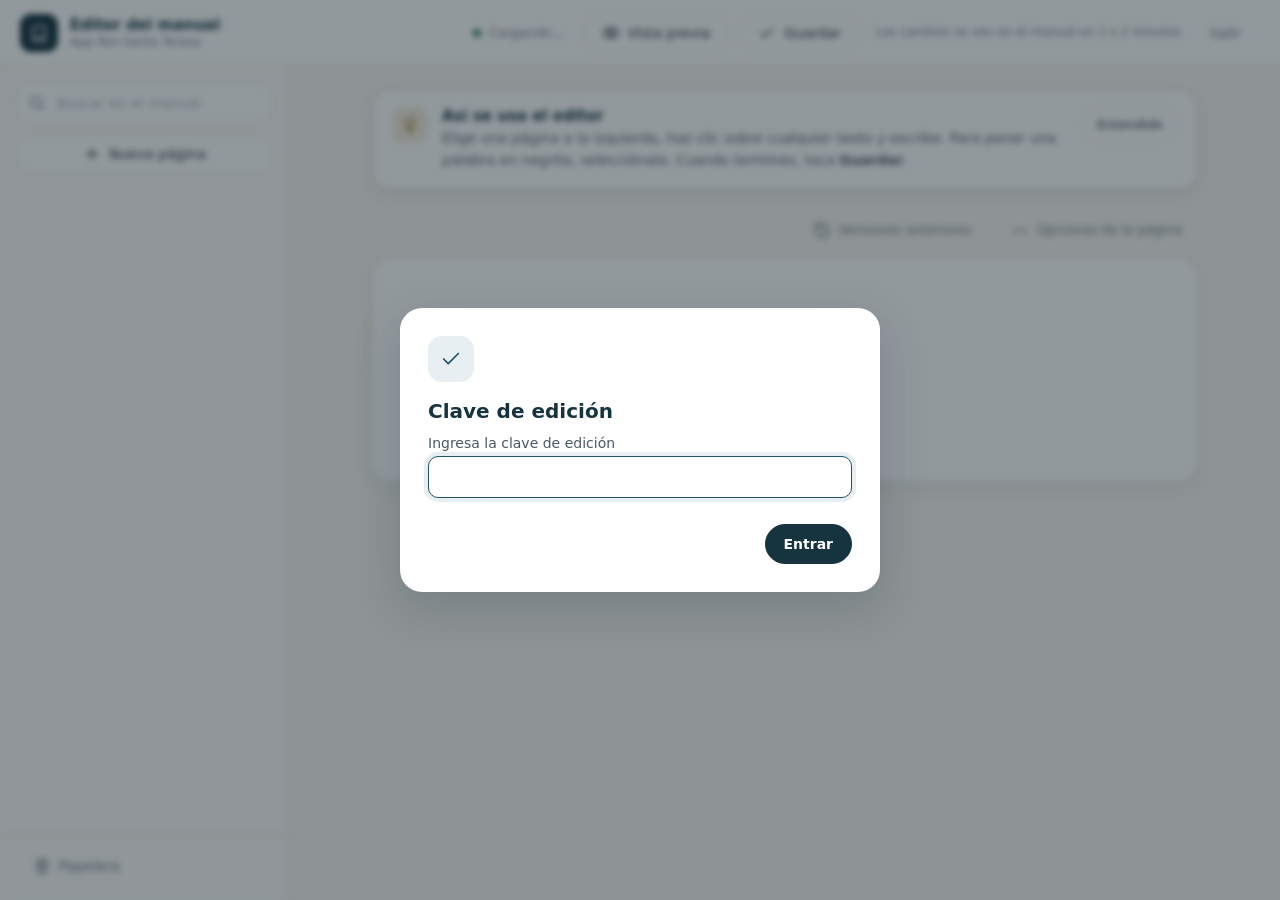
==== docs/editar/index.html @ 705f2a1d "Manual de usuario: primera publicación" ====
<!DOCTYPE html>
<html lang="es">
<head>
<meta charset="utf-8">
<title>Editor del manual</title>
<!-- Copia web de herramientas/editor.html. Habla con /api/... (Cloudflare Pages Functions) en vez de con editor.py. -->
<meta name="viewport" content="width=device-width, initial-scale=1">
<style>
  @font-face { font-family:"Montserrat"; font-style:normal; font-weight:100 900; font-display:swap; src:url("/estilos/fuentes/montserrat-latin-wght-normal.woff2") format("woff2"); }
  @font-face { font-family:"Montserrat"; font-style:italic; font-weight:100 900; font-display:swap; src:url("/estilos/fuentes/montserrat-latin-wght-italic.woff2") format("woff2"); }
  :root {
    --marino:#163340; --azul:#24546A; --azul-suave:#E7EFF3; --bronce:#9A6E2A;
    --crema:#F7F4EE; --papel:#FFFFFF; --linea:#E6E0D5; --linea-suave:#F0ECE5;
    --texto:#1F2D35; --gris:#667884; --gris-claro:#A2AFB7;
    --ok:#2E7D5B; --pendiente:#C0841A; --peligro:#B3261E; --peligro-suave:#FBEBEA;
    --sombra:0 1px 2px rgba(22,51,64,.05), 0 6px 20px rgba(22,51,64,.06);
    --sombra-alta:0 16px 48px rgba(22,51,64,.20);
  }
  * { box-sizing:border-box; }
  [hidden] { display:none !important; }
  [data-i] { display:inline-flex; }
  html, body { height:100%; }
  body { margin:0; font-family:"Montserrat", system-ui, sans-serif; font-size:15px; color:var(--texto); background:var(--crema); display:flex; flex-direction:column; -webkit-font-smoothing:antialiased; }
  button, input, select, textarea { font:inherit; color:inherit; }
  svg.i { width:18px; height:18px; flex:none; fill:none; stroke:currentColor; stroke-width:1.9; stroke-linecap:round; stroke-linejoin:round; }

  /* ---------- Botones ---------- */
  .btn { display:inline-flex; align-items:center; justify-content:center; gap:8px; height:40px; padding:0 18px; border-radius:999px; border:1px solid var(--linea); background:#fff; cursor:pointer; font-size:14px; font-weight:500; white-space:nowrap; transition:background .15s, border-color .15s, color .15s, box-shadow .15s; }
  .btn:hover { border-color:var(--azul); color:var(--azul); }
  .btn:focus-visible, .pag:focus-visible, .agregar:focus-visible { outline:none; box-shadow:0 0 0 4px var(--azul-suave); }
  .btn.principal { background:var(--marino); border-color:var(--marino); color:#fff; font-weight:600; }
  .btn.principal:hover { background:var(--azul); border-color:var(--azul); color:#fff; }
  .btn.suave { background:transparent; border-color:transparent; color:var(--gris); }
  .btn.suave:hover { background:#EFEBE3; color:var(--texto); }
  .btn.peligro-lleno { background:var(--peligro); border-color:var(--peligro); color:#fff; font-weight:600; }
  .btn.peligro-lleno:hover { background:#8F1E18; border-color:#8F1E18; color:#fff; }
  .btn.chico { height:34px; padding:0 14px; font-size:13px; }
  .btn.icono { width:40px; padding:0; }
  .btn:disabled { opacity:.45; cursor:not-allowed; }

  /* ---------- Barra superior ---------- */
  .arriba { height:66px; flex:none; display:flex; align-items:center; gap:10px; padding:0 20px; background:var(--papel); border-bottom:1px solid var(--linea); position:relative; z-index:5; }
  .marca { display:flex; align-items:center; gap:12px; margin-right:auto; }
  .marca .logo { width:38px; height:38px; border-radius:11px; background:var(--marino); color:#fff; display:grid; place-items:center; }
  .marca b { display:block; font-size:15px; font-weight:700; color:var(--marino); }
  .marca small { display:block; font-size:12px; color:var(--gris); margin-top:1px; }
  .estado { display:inline-flex; align-items:center; gap:8px; font-size:13px; color:var(--gris); padding:0 8px; white-space:nowrap; }
  .estado::before { content:""; width:8px; height:8px; border-radius:50%; background:var(--ok); }
  .estado.pendiente { color:var(--pendiente); font-weight:600; }
  .estado.pendiente::before { background:var(--pendiente); box-shadow:0 0 0 4px #F8ECD5; }
  #descartar { display:none; }
  .hay-cambios #descartar { display:inline-flex; }
  #guardar { min-width:118px; }
  .hay-cambios #guardar { background:var(--marino); border-color:var(--marino); color:#fff; font-weight:600; box-shadow:0 4px 14px rgba(22,51,64,.25); }
  .hay-cambios #guardar:hover { background:var(--azul); border-color:var(--azul); }
  #verVista.activo { background:var(--azul-suave); border-color:transparent; color:var(--azul); }

  /* ---------- Columna izquierda ---------- */
  .cuerpo { flex:1; min-height:0; display:flex; }
  .lateral { width:290px; flex:none; display:flex; flex-direction:column; background:#FBFAF7; border-right:1px solid var(--linea); }
  .lateral-arriba { padding:16px 14px 10px; display:grid; gap:10px; }
  .buscar { position:relative; }
  .buscar svg { position:absolute; left:14px; top:50%; transform:translateY(-50%); color:var(--gris); pointer-events:none; }
  #buscador { width:100%; height:42px; border:1px solid var(--linea); background:#fff; border-radius:999px; padding:0 16px 0 42px; font-size:14px; outline:none; transition:border-color .15s, box-shadow .15s; }
  #buscador::placeholder { color:var(--gris-claro); }
  #buscador:focus { border-color:var(--azul); box-shadow:0 0 0 4px var(--azul-suave); }
  #nueva { width:100%; }
  #lista { flex:1; overflow:auto; padding:0 10px 16px; }
  #lista h2 { font-size:11px; font-weight:600; letter-spacing:.1em; text-transform:uppercase; color:var(--gris-claro); margin:18px 12px 6px; }
  .pag { display:flex; align-items:center; gap:10px; width:100%; text-align:left; border:0; background:none; padding:9px 12px; border-radius:10px; font-size:14px; line-height:1.35; cursor:pointer; transition:background .12s; }
  .pag svg { width:16px; height:16px; color:var(--gris-claro); }
  .pag:hover { background:#F0ECE4; }
  .pag.activa { background:#fff; color:var(--marino); font-weight:600; box-shadow:var(--sombra); }
  .pag.activa svg { color:var(--azul); }
  .resultados-cab { display:flex; justify-content:space-between; align-items:center; margin:8px 4px 10px; font-size:13px; color:var(--gris); }
  .resultados-cab button { border:0; background:none; color:var(--azul); font-size:13px; font-weight:600; cursor:pointer; padding:4px; }
  .resultado { display:block; width:100%; text-align:left; border:1px solid transparent; background:#fff; border-radius:12px; padding:12px 14px; margin-bottom:8px; cursor:pointer; box-shadow:var(--sombra); transition:border-color .12s; }
  .resultado:hover { border-color:var(--azul); }
  .resultado small { display:block; color:var(--azul); font-weight:600; font-size:12px; margin-bottom:4px; }
  .resultado span { font-size:13px; line-height:1.55; }
  .sin-resultados { text-align:center; color:var(--gris); font-size:13px; padding:28px 12px; line-height:1.6; }
  mark { background:#FBE6B3; color:inherit; border-radius:3px; padding:0 2px; }
  .lateral-abajo { padding:10px 14px 14px; border-top:1px solid var(--linea); }
  .lateral-abajo .btn { width:100%; justify-content:flex-start; }

  /* ---------- Zona de trabajo ---------- */
  .trabajo { flex:1; min-width:0; overflow:auto; }
  .ancho { max-width:880px; margin:0 auto; padding:0 28px; }
  .bienvenida { margin-top:24px; display:flex; gap:14px; align-items:flex-start; background:#fff; border:1px solid var(--linea); border-radius:16px; padding:16px 18px; box-shadow:var(--sombra); }
  .bienvenida .ico { width:36px; height:36px; border-radius:10px; background:#F4ECDD; color:var(--bronce); display:grid; place-items:center; flex:none; }
  .bienvenida b { display:block; color:var(--marino); margin-bottom:2px; }
  .bienvenida p { margin:0; font-size:14px; line-height:1.6; color:#4A5A64; }
  .bienvenida .btn { margin-left:auto; flex:none; }
  .cabeza-pagina { display:flex; align-items:center; gap:10px; margin:24px auto 12px; }
  .ruta { flex:1; font-size:13px; color:var(--gris); display:flex; align-items:center; gap:6px; min-width:0; }
  .ruta b { color:var(--texto); font-weight:600; white-space:nowrap; overflow:hidden; text-overflow:ellipsis; }
  .opciones { position:relative; }
  .desplegable { position:absolute; right:0; top:calc(100% + 6px); z-index:30; width:260px; background:#fff; border:1px solid var(--linea); border-radius:14px; box-shadow:var(--sombra-alta); padding:6px; animation:aparecer .12s ease; }
  .desplegable button { display:flex; align-items:center; gap:10px; width:100%; text-align:left; border:0; background:none; padding:10px 12px; border-radius:9px; cursor:pointer; font-size:14px; }
  .desplegable button:hover:not(:disabled) { background:var(--azul-suave); }
  .desplegable button small { display:block; font-size:12px; color:var(--gris); margin-top:2px; }
  .desplegable button.peligro { color:var(--peligro); }
  .desplegable button.peligro:hover:not(:disabled) { background:var(--peligro-suave); }
  .desplegable button:disabled { opacity:.45; cursor:not-allowed; }
  .desplegable hr { border:0; border-top:1px solid var(--linea-suave); margin:4px 6px; }
  .marca-tecnico { margin-left:auto; font-size:11px; font-weight:700; color:var(--azul); background:var(--azul-suave); padding:2px 8px; border-radius:999px; }
  .papel { position:relative; background:var(--papel); border-radius:20px; box-shadow:var(--sombra); padding:44px 56px 40px; margin-bottom:120px; }
  .aviso-tecnico { display:flex; gap:10px; align-items:center; background:var(--azul-suave); color:var(--azul); border-radius:12px; padding:10px 14px; font-size:13px; margin-bottom:14px; }
  #tecnico { width:100%; min-height:65vh; border:1px solid var(--linea); border-radius:12px; padding:18px; font:13.5px/1.7 Consolas, Menlo, monospace; resize:vertical; outline:none; background:#FCFBF9; }
  #tecnico:focus { border-color:var(--azul); }
  .cargando { color:var(--gris); text-align:center; padding:60px 0; }

  /* ---------- Vista previa ---------- */
  .vista { width:0; flex:none; overflow:hidden; background:#fff; display:flex; flex-direction:column; transition:width .25s ease; }
  .con-vista .vista { width:min(40vw, 640px); border-left:1px solid var(--linea); }
  .con-vista .ancho { padding:0 20px; }
  .con-vista .papel { padding:34px 34px 30px; }
  .vista-cab { height:52px; flex:none; display:flex; align-items:center; gap:6px; padding:0 10px 0 20px; border-bottom:1px solid var(--linea); }
  .vista-cab b { flex:1; font-size:14px; color:var(--marino); }
  .vista-cab small { display:block; font-weight:400; font-size:12px; color:var(--gris); }
  .vista iframe { flex:1; border:0; width:100%; min-width:360px; }

  /* ---------- Bloques ---------- */
  .bloque { position:relative; margin:2px -16px; padding:8px 16px; border-radius:12px; transition:background .15s; }
  .bloque:hover:not(:has(.bloque:hover)) { background:#FAF8F4; }
  .bloque:focus-within:not(:has(.bloque:focus-within)) { background:#F4F8FA; }
  .bloque.resaltado { animation:brillo 2.4s ease; }
  @keyframes brillo { 0%, 45% { background:#FCEFCF; } 100% { background:transparent; } }
  .herr { position:absolute; top:-15px; right:12px; display:flex; gap:2px; padding:3px; background:#fff; border:1px solid var(--linea); border-radius:10px; box-shadow:var(--sombra); z-index:6; opacity:0; pointer-events:none; transform:translateY(3px); transition:opacity .12s, transform .12s; }
  .bloque:hover:not(:has(.bloque:hover)) > .herr, .bloque:focus-within:not(:has(.bloque:focus-within)) > .herr { opacity:1; pointer-events:auto; transform:none; }
  .herr button { width:30px; height:28px; display:grid; place-items:center; border:0; background:none; border-radius:7px; cursor:pointer; color:var(--gris); }
  .herr button svg { width:16px; height:16px; }
  .herr button:hover { background:var(--azul-suave); color:var(--azul); }
  .herr button.borrar:hover { background:var(--peligro-suave); color:var(--peligro); }
  .etq { position:absolute; top:-10px; left:14px; font-size:11px; font-weight:600; color:var(--azul); background:var(--azul-suave); padding:2px 9px; border-radius:999px; opacity:0; transition:opacity .12s; pointer-events:none; user-select:none; z-index:5; }
  .bloque:hover:not(:has(.bloque:hover)) > .etq, .bloque:focus-within:not(:has(.bloque:focus-within)) > .etq { opacity:1; }

  [contenteditable] { outline:none; min-height:1.5em; border-radius:6px; caret-color:var(--azul); overflow-wrap:break-word; }
  [contenteditable]:empty::before { content:attr(data-ayuda); color:var(--gris-claro); pointer-events:none; }
  [contenteditable] a { color:var(--azul); text-decoration:underline; text-underline-offset:3px; }
  [contenteditable] b, [contenteditable] strong { font-weight:700; color:var(--marino); }
  .t1 { font-size:32px; font-weight:700; color:var(--marino); line-height:1.25; letter-spacing:-.01em; }
  .t2 { font-size:23px; font-weight:700; color:var(--marino); line-height:1.3; padding-bottom:8px; border-bottom:2px solid var(--linea-suave); }
  .bloque.b-titulo:has(.t2) { margin-top:22px; }
  .t3 { font-size:18px; font-weight:700; color:var(--azul); }
  .parrafo, .item-texto { font-size:16px; line-height:1.75; }

  .lista { margin:0; padding:0; }
  .item { display:flex; gap:14px; align-items:flex-start; }
  .num { flex:0 0 32px; height:32px; border-radius:50%; background:var(--azul); color:#fff; font-weight:700; font-size:14px; display:grid; place-items:center; }
  .vineta { flex:0 0 32px; height:28px; display:grid; place-items:center; }
  .vineta::before { content:""; width:8px; height:8px; border-radius:50%; background:var(--bronce); }
  .item-cuerpo { flex:1; min-width:0; }
  .hijos { margin-top:6px; padding-left:16px; border-left:2px solid var(--linea-suave); }

  .agregar { display:inline-flex; align-items:center; gap:6px; border:1px dashed #D3DCE1; background:none; color:var(--gris); border-radius:999px; padding:6px 14px; font-size:13px; font-weight:500; cursor:pointer; margin:6px 0 2px; transition:.15s; }
  .agregar svg { width:15px; height:15px; }
  .agregar:hover { border-style:solid; border-color:var(--azul); color:var(--azul); background:var(--azul-suave); }
  .item.bloque { padding-top:6px; padding-bottom:6px; }
  .agregar.dentro { display:none; padding:3px 12px; font-size:12px; margin:4px 0 0; }
  .item:focus-within:not(:has(.item:focus-within)) > .item-cuerpo > .agregar.dentro { display:inline-flex; }
  .agregar.grande { display:flex; width:100%; justify-content:center; padding:14px; margin-top:22px; border-radius:14px; font-size:14px; }

  .imagen { display:flex; gap:22px; align-items:center; padding:14px; border:1px solid var(--linea-suave); border-radius:16px; background:#FCFBF9; }
  .imagen img { width:118px; border:5px solid #1D1D1D; border-radius:18px; background:#eee; cursor:zoom-in; box-shadow:0 4px 14px rgba(0,0,0,.14); flex:none; }
  .imagen .datos { flex:1; display:flex; flex-direction:column; gap:8px; min-width:0; }
  .imagen .datos label { font-size:12px; font-weight:600; color:var(--gris); }
  .imagen .archivo { font-size:12px; color:var(--gris-claro); overflow:hidden; text-overflow:ellipsis; white-space:nowrap; }
  .imagen .btn { align-self:flex-start; }
  .campo { width:100%; height:42px; padding:0 14px; border:1px solid var(--linea); border-radius:10px; background:#fff; outline:none; font-size:14px; transition:border-color .15s, box-shadow .15s; }
  .campo:focus { border-color:var(--azul); box-shadow:0 0 0 4px var(--azul-suave); }

  .aviso { border-radius:14px; padding:14px 16px 8px; border:1px solid; }
  .aviso.tip { background:#EEF8F3; border-color:#CFE8DC; --tono:#1E7A5A; }
  .aviso.warning { background:#FFF6EA; border-color:#F3DDBB; --tono:#A9661A; }
  .aviso.question { background:#EEF3F7; border-color:#D5E1EA; --tono:#24546A; }
  .aviso .cab { display:flex; align-items:center; gap:10px; }
  .aviso .cab > svg { color:var(--tono); }
  .aviso .titulo { flex:1; font-weight:700; color:var(--tono); }
  .tipos { display:none; flex-wrap:wrap; align-items:center; gap:4px; margin:8px 0 2px; font-size:12px; color:var(--gris); }
  .bloque:focus-within > .aviso .tipos { display:flex; }
  .tipos button { font-size:12px; padding:4px 10px; border-radius:999px; border:1px solid transparent; background:rgba(255,255,255,.75); cursor:pointer; color:var(--gris); }
  .tipos button:hover { color:var(--texto); }
  .tipos button.activo { background:#fff; border-color:var(--tono); color:var(--tono); font-weight:600; }
  .aviso .contenido { margin-top:4px; }
  .aviso .contenido > .bloque > .herr { top:auto; bottom:-26px; }   /* abajo, para no tapar el selector de tipo */
  .aviso .etq { display:none; }

  .tabla-caja { overflow-x:auto; border:1px solid var(--linea); border-radius:12px; }
  table.tabla { border-collapse:collapse; width:100%; font-size:14px; }
  table.tabla td { border-bottom:1px solid var(--linea-suave); border-right:1px solid var(--linea-suave); padding:0; vertical-align:top; }
  table.tabla tr:last-child td { border-bottom:0; }
  table.tabla td > div { padding:10px 12px; line-height:1.55; }
  table.tabla tr:first-child td:not(.quitar) { background:var(--azul); color:#fff; font-weight:600; border-right-color:rgba(255,255,255,.14); }
  table.tabla tr:first-child td [contenteditable] b { color:#fff; }
  table.tabla tr:first-child td:not(.quitar) > div { white-space:nowrap; }
  table.tabla.partes tr:not(:first-child) td:first-child { width:56px; }
  table.tabla.partes tr:not(:first-child) td:first-child > div { width:30px; height:30px; min-height:0; margin:9px auto; padding:0; border-radius:50%; background:#E53935; color:#fff; font-weight:700; font-size:13px; display:grid; place-items:center; }
  table.tabla td.quitar { width:40px; border-right:0; background:#fff; text-align:center; vertical-align:middle; }
  .quitar-fila { opacity:0; border:0; background:none; color:var(--gris); cursor:pointer; width:30px; height:30px; border-radius:8px; display:inline-grid; place-items:center; }
  .quitar-fila svg { width:15px; height:15px; }
  tr:hover .quitar-fila, .quitar-fila:focus-visible { opacity:1; }
  .quitar-fila:hover { background:var(--peligro-suave); color:var(--peligro); }
  .tabla-acc { display:flex; gap:6px; flex-wrap:wrap; margin-top:4px; }

  .especial { display:flex; gap:12px; align-items:center; background:repeating-linear-gradient(-45deg, #FAF8F4, #FAF8F4 10px, #F4F1EA 10px, #F4F1EA 20px); border:1px dashed #D6CEBF; border-radius:14px; padding:14px 16px; font-size:13px; line-height:1.6; color:var(--gris); }
  .especial svg { color:var(--bronce); }

  /* ---------- Menú para agregar ---------- */
  .menu-agregar { position:absolute; z-index:20; width:360px; background:#fff; border:1px solid var(--linea); border-radius:16px; box-shadow:var(--sombra-alta); padding:8px; display:grid; grid-template-columns:1fr 1fr; gap:2px; animation:aparecer .12s ease; }
  .menu-agregar .titulo-menu { grid-column:1 / -1; font-size:11px; font-weight:600; letter-spacing:.08em; text-transform:uppercase; color:var(--gris-claro); padding:8px 10px 6px; }
  .menu-agregar button { display:flex; align-items:center; gap:10px; text-align:left; border:0; background:none; padding:8px; border-radius:11px; cursor:pointer; font-size:14px; }
  .menu-agregar button .ico { width:34px; height:34px; border-radius:10px; background:var(--crema); color:var(--azul); display:grid; place-items:center; flex:none; transition:background .12s; }
  .menu-agregar button:hover { background:var(--azul-suave); }
  .menu-agregar button:hover .ico { background:#fff; }
  @keyframes aparecer { from { opacity:0; transform:translateY(-4px); } }

  /* ---------- Burbuja de formato ---------- */
  .burbuja { position:fixed; z-index:50; display:flex; background:var(--marino); border-radius:10px; padding:4px; box-shadow:var(--sombra-alta); }
  .burbuja button { display:flex; align-items:center; gap:8px; background:none; border:0; color:#fff; padding:7px 12px; border-radius:7px; cursor:pointer; font-size:13px; font-weight:600; }
  .burbuja button:hover { background:rgba(255,255,255,.14); }
  .burbuja small { font-weight:400; opacity:.6; }

  /* ---------- Ventanas ---------- */
  dialog { border:0; border-radius:22px; padding:28px; width:min(480px, calc(100vw - 32px)); box-shadow:var(--sombra-alta); color:var(--texto); }
  dialog::backdrop { background:rgba(14,30,39,.45); backdrop-filter:blur(3px); }
  dialog[open] { animation:emerger .18s ease; }
  @keyframes emerger { from { opacity:0; transform:translateY(10px) scale(.98); } }
  .dlg-icono { width:46px; height:46px; border-radius:14px; display:grid; place-items:center; background:var(--azul-suave); color:var(--azul); margin-bottom:16px; }
  .dlg-icono.peligro { background:var(--peligro-suave); color:var(--peligro); }
  .dlg-icono svg { width:22px; height:22px; }
  dialog h3 { margin:0 0 8px; font-size:20px; color:var(--marino); line-height:1.3; }
  dialog p { margin:0; font-size:14px; line-height:1.65; color:#4A5A64; white-space:pre-line; }
  dialog label { display:block; font-size:13px; font-weight:600; margin:18px 0 6px; }
  .acciones { display:flex; justify-content:flex-end; gap:8px; margin-top:26px; }
  .soltar { display:flex; flex-direction:column; align-items:center; justify-content:center; gap:6px; margin-top:18px; min-height:150px; border:2px dashed #D3DCE1; border-radius:16px; padding:18px; text-align:center; cursor:pointer; color:var(--gris); transition:.15s; }
  .soltar:hover, .soltar.encima { border-color:var(--azul); background:var(--azul-suave); color:var(--azul); }
  .soltar b { color:var(--marino); font-size:15px; }
  .soltar small { font-size:12px; }
  .soltar svg { width:26px; height:26px; }
  .soltar img { max-height:180px; max-width:100%; border-radius:12px; box-shadow:var(--sombra); }
  details { margin-top:14px; }
  summary { cursor:pointer; font-size:13px; font-weight:600; color:var(--azul); padding:4px 0; }
  .papelera-item { display:flex; justify-content:space-between; align-items:center; gap:12px; padding:12px 14px; margin-top:8px; border:1px solid var(--linea); border-radius:12px; font-size:14px; }
  .papelera-item small { display:block; font-size:12px; color:var(--gris); margin-top:2px; }
  .papelera-vacia { text-align:center; padding:26px 0 6px; color:var(--gris); font-size:14px; }
  .lista-simple { margin:10px 0 0; padding-left:20px; font-size:14px; line-height:1.7; color:#4A5A64; }

  /* ---------- Avisos flotantes ---------- */
  .avisos-flotantes { position:fixed; left:50%; bottom:28px; transform:translateX(-50%); z-index:100; display:flex; flex-direction:column; align-items:center; gap:8px; pointer-events:none; }
  .toast { pointer-events:auto; display:flex; align-items:center; gap:12px; background:var(--marino); color:#fff; padding:12px 14px 12px 16px; border-radius:14px; box-shadow:var(--sombra-alta); font-size:14px; animation:subir .2s ease; transition:opacity .3s, transform .3s; }
  .toast svg { color:#9FD4BD; }
  .toast.error { background:var(--peligro); }
  .toast.error svg { color:#fff; }
  .toast button { background:rgba(255,255,255,.16); border:0; color:#fff; padding:6px 12px; border-radius:8px; cursor:pointer; font-weight:600; font-size:13px; }
  .toast button:hover { background:rgba(255,255,255,.26); }
  .toast.saliendo { opacity:0; transform:translateY(8px); }
  @keyframes subir { from { opacity:0; transform:translateY(10px); } }

  /* ---------- Ver una captura en grande ---------- */
  .visor { position:fixed; inset:0; z-index:200; display:flex; align-items:center; justify-content:center; padding:48px 20px 20px; background:rgba(10,20,26,.86); cursor:zoom-out; }
  .visor img { max-width:100%; max-height:100%; border-radius:14px; box-shadow:0 10px 40px rgba(0,0,0,.5); cursor:default; }
  .visor button { position:absolute; top:14px; right:14px; width:42px; height:42px; border:0; border-radius:50%; background:#fff; color:var(--marino); cursor:pointer; display:grid; place-items:center; }

  /* ---------- Versiones anteriores ---------- */
  dialog.ancha { width:min(1180px, calc(100vw - 40px)); height:min(820px, calc(100vh - 40px)); max-width:none; max-height:none; padding:0; overflow:hidden; }
  dialog.ancha[open] { display:grid; grid-template-columns:320px 1fr; }
  .versiones-lado { display:flex; flex-direction:column; min-height:0; background:#FBFAF7; border-right:1px solid var(--linea); }
  .versiones-cab { padding:24px 22px 8px; }
  .versiones-cab p { font-size:13px; }
  #listaVersiones { flex:1; overflow:auto; padding:0 12px 18px; }
  .versiones-dia { font-size:11px; font-weight:600; letter-spacing:.1em; text-transform:uppercase; color:var(--gris-claro); margin:16px 10px 6px; }
  .version { display:block; width:100%; text-align:left; border:1px solid transparent; background:none; border-radius:12px; padding:11px 14px; margin-bottom:4px; cursor:pointer; transition:background .12s; }
  .version:hover { background:#F0ECE4; }
  .version.activa { background:#fff; border-color:var(--linea); box-shadow:var(--sombra); }
  .version b { font-size:14px; color:var(--marino); }
  .version small { display:block; font-size:12px; color:var(--gris); margin-top:2px; }
  .chip { display:inline-block; font-size:11px; font-weight:600; color:var(--ok); background:#E4F2EA; padding:1px 8px; border-radius:999px; margin-left:6px; vertical-align:1px; }
  .sin-versiones { font-size:13px; line-height:1.6; color:var(--gris); padding:14px 10px; }
  .versiones-vista { display:flex; flex-direction:column; min-width:0; min-height:0; background:var(--crema); }
  .versiones-barra { display:flex; align-items:center; gap:10px; padding:14px 16px 14px 24px; background:#fff; border-bottom:1px solid var(--linea); }
  .versiones-barra > div { flex:1; min-width:0; }
  .versiones-barra b { display:block; font-size:15px; color:var(--marino); }
  .versiones-barra small { display:flex; align-items:center; gap:6px; font-size:12px; color:var(--gris); margin-top:3px; }
  .muestra { width:12px; height:12px; border-radius:3px; background:#FFF1CC; box-shadow:inset 3px 0 0 #E2B04A; flex:none; }
  .versiones-hoja { flex:1; overflow:auto; padding:24px; }
  .versiones-hoja .papel { max-width:820px; margin:0 auto 24px; }
  .solo-lectura .herr, .solo-lectura .etq, .solo-lectura .agregar, .solo-lectura .tabla-acc, .solo-lectura .quitar-fila,
  .solo-lectura .tipos, .solo-lectura .imagen .btn { display:none !important; }
  .solo-lectura * { pointer-events:none; }
  .solo-lectura > .bloque.distinto { background:#FFFAEB; box-shadow:inset 4px 0 0 #E2B04A; }
  mark.cambio { background:#FFD972; color:inherit; border-radius:4px; padding:1px 3px; box-shadow:0 0 0 1px #E2B04A; }

  @media (max-width:1200px) {
    .lateral { width:250px; }
    .papel { padding:36px 34px; }
    .marca small { display:none; }
    .con-vista .vista { width:40vw; }
  }
  .sesion { display:flex; align-items:center; gap:10px; margin-left:6px; font-size:12px; color:#667884; }
  .sesion .quien { display:flex; flex-direction:column; line-height:1.3; text-align:right; }
  .sesion .quien b { color:inherit; font-weight:600; max-width:220px; overflow:hidden; text-overflow:ellipsis; white-space:nowrap; }
  .sesion a.btn { text-decoration:none; }
  @media (max-width:1100px) { .sesion .publica { display:none; } }
</style>
</head>
<body>
<header class="arriba">
  <div class="marca">
    <div class="logo"><span data-i="book"></span></div>
    <div><b>Editor del manual</b><small>App Ron Santa Teresa</small></div>
  </div>
  <span id="estado" class="estado">Cargando…</span>
  <button class="btn suave" id="descartar" title="Deja la página como estaba la última vez que guardaste">Descartar cambios</button>
  <button class="btn" id="verVista" title="Muestra cómo se ve la página en el manual"><span data-i="eye"></span>Vista previa</button>
  <button class="btn" id="guardar" title="También con Ctrl + S"><span data-i="check"></span><span id="guardarTexto">Guardar</span></button>
  <div class="sesion">
    <div class="quien"><span class="publica">Los cambios se ven en el manual en 1 o 2 minutos</span><b id="correo" title="Persona conectada"></b></div>
    <a class="btn suave" href="/cdn-cgi/access/logout" title="Cerrar la sesión">Salir</a>
  </div>
</header>

<div class="cuerpo" id="cuerpo">
  <aside class="lateral">
    <div class="lateral-arriba">
      <div class="buscar"><span data-i="search"></span><input id="buscador" type="search" placeholder="Buscar en el manual" autocomplete="off"></div>
      <button class="btn" id="nueva"><span data-i="plus"></span>Nueva página</button>
    </div>
    <nav id="lista"></nav>
    <div class="lateral-abajo">
      <button class="btn suave" id="verPapelera" title="Páginas eliminadas que se pueden recuperar"><span data-i="trash"></span>Papelera</button>
    </div>
  </aside>

  <main class="trabajo" id="trabajo">
    <div class="ancho">
      <div class="bienvenida" id="bienvenida" hidden>
        <div class="ico"><span data-i="tip"></span></div>
        <div>
          <b>Así se usa el editor</b>
          <p>Elige una página a la izquierda, haz clic sobre cualquier texto y escribe. Para poner una palabra en negrita, selecciónala. Cuando termines, toca <strong>Guardar</strong>.</p>
        </div>
        <button class="btn chico" id="entendido">Entendido</button>
      </div>

      <div class="cabeza-pagina">
        <div class="ruta" id="ruta"></div>
        <button class="btn suave chico" id="verVersiones" title="Mira las versiones guardadas antes y vuelve a una de ellas"><span data-i="history"></span>Versiones anteriores</button>
        <div class="opciones">
          <button class="btn suave chico" id="opciones"><span data-i="more"></span>Opciones de la página</button>
          <div class="desplegable" id="desplegable" hidden>
            <button id="modoTecnico"><span data-i="code"></span><span>Modo técnico<small>Muestra el texto con sus símbolos. Solo para personas técnicas.</small></span></button>
            <hr>
            <button id="eliminar" class="peligro"><span data-i="trash"></span><span>Eliminar esta página<small id="eliminarAyuda">Va a la papelera y se puede recuperar.</small></span></button>
          </div>
        </div>
      </div>

      <div id="hoja" class="papel"><div class="cargando">Cargando…</div></div>
      <div id="tecnicoCaja" class="papel" hidden>
        <div class="aviso-tecnico"><span data-i="code"></span>Modo técnico: estás viendo el texto con sus símbolos. Para volver al editor normal, desactívalo en Opciones de la página.</div>
        <textarea id="tecnico" spellcheck="false"></textarea>
      </div>
    </div>
  </main>

  <section class="vista" id="panelVista">
    <div class="vista-cab">
      <b>Vista previa<small>Así queda en el manual después de guardar</small></b>
      <button class="btn suave chico" id="recargar" title="Volver a cargar la vista previa"><span data-i="refresh"></span>Actualizar</button>
      <button class="btn suave chico" id="cerrarVista" title="Cerrar la vista previa"><span data-i="x"></span></button>
    </div>
    <iframe id="vista" title="Vista previa"></iframe>
  </section>
</div>

<div class="burbuja" id="burbuja" hidden><button id="negrita" title="Poner en negrita"><span data-i="bold"></span>Negrita <small>Ctrl + B</small></button></div>
<div class="avisos-flotantes" id="toasts"></div>
<div class="visor" id="visor" hidden><img id="visorImg" alt=""><button id="visorCerrar" title="Cerrar"><span data-i="x"></span></button></div>

<dialog id="dlgPregunta">
  <div class="dlg-icono" id="preguntaIcono"></div>
  <h3 id="preguntaTitulo"></h3>
  <p id="preguntaTexto"></p>
  <div class="acciones"><button class="btn" id="preguntaNo">Cancelar</button><button class="btn principal" id="preguntaSi">Aceptar</button></div>
</dialog>

<dialog id="dlgImagen">
  <div class="dlg-icono"><span data-i="image"></span></div>
  <h3 id="dlgImagenTitulo">Agregar captura</h3>
  <p id="ayudaImg"></p>
  <label class="soltar" id="soltar">
    <input type="file" id="archivoImg" accept="image/png,image/jpeg" hidden>
    <span data-i="upload" id="soltarIcono"></span>
    <b id="soltarTexto">Elige una imagen</b>
    <small id="soltarAyuda">o arrástrala aquí. PNG o JPG, hasta 10 MB.</small>
    <img id="previaImg" alt="" hidden>
  </label>
  <div id="camposNueva">
    <label for="descImg">Descripción corta</label>
    <input id="descImg" class="campo" placeholder="Por ejemplo: Botón Crear pedido">
    <details>
      <summary>Más opciones</summary>
      <label for="carpetaImg">Carpeta donde se guarda</label>
      <select id="carpetaImg" class="campo"></select>
      <label for="nombreImg">Nombre del archivo</label>
      <input id="nombreImg" class="campo" placeholder="Por ejemplo: pedido-paso-1">
    </details>
  </div>
  <div class="acciones"><button class="btn" id="cancelarImg">Cancelar</button><button class="btn principal" id="okImg">Agregar</button></div>
</dialog>

<dialog id="dlgPapelera">
  <div class="dlg-icono"><span data-i="trash"></span></div>
  <h3>Papelera</h3>
  <p>Aquí están las páginas eliminadas. Al recuperarlas vuelven al manual y a su menú.</p>
  <div id="listaPapelera"></div>
  <div class="acciones"><button class="btn" id="cerrarPapelera">Cerrar</button></div>
</dialog>

<dialog id="dlgVersiones" class="ancha">
  <div class="versiones-lado">
    <div class="versiones-cab">
      <div class="dlg-icono"><span data-i="history"></span></div>
      <h3>Versiones anteriores</h3>
      <p id="versionesPagina"></p>
    </div>
    <div id="listaVersiones"></div>
  </div>
  <div class="versiones-vista">
    <div class="versiones-barra">
      <div><b id="versionTitulo"></b><small id="versionAyuda"></small></div>
      <button class="btn principal" id="restaurarVersion"><span data-i="undo"></span>Volver a esta versión</button>
      <button class="btn suave icono" id="cerrarVersiones" title="Cerrar"><span data-i="x"></span></button>
    </div>
    <div class="versiones-hoja" id="versionesHoja"><div id="versionHoja" class="papel solo-lectura"></div></div>
  </div>
</dialog>

<dialog id="dlgNueva">
  <div class="dlg-icono"><span data-i="file"></span></div>
  <h3>Nueva página</h3>
  <p>Se crea dentro de Módulos y se agrega sola al menú del manual.</p>
  <label for="nombreNueva">Nombre de la página</label>
  <input id="nombreNueva" class="campo" placeholder="Por ejemplo: Reportes" autocomplete="off">
  <div class="acciones"><button class="btn" id="cancelarNueva">Cancelar</button><button class="btn principal" id="okNueva">Crear página</button></div>
</dialog>

<dialog id="dlgClave">
  <div class="dlg-icono"><span data-i="check"></span></div>
  <h3>Clave de edición</h3>
  <p>Ingresa la clave de edición</p>
  <form id="formClave" method="dialog">
    <input id="claveEditor" class="campo" type="password" autocomplete="current-password" aria-label="Clave de edición">
    <p id="claveMala" style="color:#B3261E;margin:8px 0 0" hidden>Clave incorrecta. Inténtalo de nuevo.</p>
    <div class="acciones"><button class="btn principal" id="okClave" type="submit">Entrar</button></div>
  </form>
</dialog>

<script>
"use strict";
const VISTA = "/";     // la vista previa es el manual publicado: muestra los cambios 1 o 2 minutos después de guardar
const $ = s => document.querySelector(s);
let actual = null, guardado = "", modelo = [], carpetas = [], paginas = [], tecnico = false, horaGuardado = "";
let ultimoEditado = "";      // texto del último campo que se cambió, para llevar ahí la vista previa

/* ================= Iconos ================= */
const ICONOS = {
  search: '<circle cx="11" cy="11" r="7"/><path d="m20 20-3.5-3.5"/>',
  plus: '<path d="M12 5v14M5 12h14"/>',
  trash: '<path d="M4 7h16M10 11v6M14 11v6M6 7l1 12a2 2 0 0 0 2 2h6a2 2 0 0 0 2-2l1-12M9 7V4h6v3"/>',
  up: '<path d="M12 19V5M6 11l6-6 6 6"/>',
  down: '<path d="M12 5v14M18 13l-6 6-6-6"/>',
  x: '<path d="M18 6 6 18M6 6l12 12"/>',
  eye: '<path d="M2 12s3.6-7 10-7 10 7 10 7-3.6 7-10 7S2 12 2 12z"/><circle cx="12" cy="12" r="3"/>',
  check: '<path d="M20 6 9 17l-5-5"/>',
  image: '<rect x="3" y="3" width="18" height="18" rx="3"/><circle cx="9" cy="9" r="1.6"/><path d="m21 15-5-5L5 21"/>',
  text: '<path d="M5 6h14M5 12h14M5 18h9"/>',
  heading: '<path d="M6 4v16M18 4v16M6 12h12"/>',
  ol: '<path d="M10 6h10M10 12h10M10 18h10M4 5h1v4M4 9h2M6 19H4c0-1.2 2-1.8 2-3 0-.6-.5-1-1-1s-1 .3-1 .7"/>',
  ul: '<path d="M9 6h11M9 12h11M9 18h11"/><circle cx="4.5" cy="6" r=".8"/><circle cx="4.5" cy="12" r=".8"/><circle cx="4.5" cy="18" r=".8"/>',
  tip: '<path d="M9 18h6M10 21h4M12 3a6 6 0 0 0-3.6 10.8c.4.3.6.8.6 1.3V16h6v-.9c0-.5.2-1 .6-1.3A6 6 0 0 0 12 3z"/>',
  warning: '<path d="M10.3 4.2 2.4 18a2 2 0 0 0 1.7 3h15.8a2 2 0 0 0 1.7-3L13.7 4.2a2 2 0 0 0-3.4 0z"/><path d="M12 9v4M12 17h.01"/>',
  question: '<circle cx="12" cy="12" r="9"/><path d="M9.3 9a2.8 2.8 0 0 1 5.4 1c0 1.9-2.7 2.5-2.7 2.5M12 17h.01"/>',
  info: '<circle cx="12" cy="12" r="9"/><path d="M12 16v-4M12 8h.01"/>',
  table: '<rect x="3" y="4" width="18" height="16" rx="2"/><path d="M3 10h18M3 15h18M10 4v16"/>',
  more: '<circle cx="5" cy="12" r="1.2"/><circle cx="12" cy="12" r="1.2"/><circle cx="19" cy="12" r="1.2"/>',
  refresh: '<path d="M20 12a8 8 0 1 1-2.4-5.7L20 8.7"/><path d="M20 3.5v5.2h-5.2"/>',
  undo: '<path d="M4 8v5h5"/><path d="M4.5 13A8 8 0 1 0 7 6.3L4 9"/>',
  file: '<path d="M14 3H7a2 2 0 0 0-2 2v14a2 2 0 0 0 2 2h10a2 2 0 0 0 2-2V8z"/><path d="M14 3v5h5M9 13h6M9 17h4"/>',
  home: '<path d="m3 11 9-7 9 7"/><path d="M5 10v10h14V10"/>',
  book: '<path d="M4 5.5A2.5 2.5 0 0 1 6.5 3H20v15H6.5A2.5 2.5 0 0 0 4 20.5z"/><path d="M4 20.5A2.5 2.5 0 0 0 6.5 23H20v-5"/>',
  code: '<path d="m16 18 6-6-6-6M8 6l-6 6 6 6"/>',
  bold: '<path d="M7 5h6a3.5 3.5 0 0 1 0 7H7zM7 12h7a3.5 3.5 0 0 1 0 7H7z"/>',
  upload: '<path d="M4 16v3a2 2 0 0 0 2 2h12a2 2 0 0 0 2-2v-3M16 8l-4-4-4 4M12 4v12"/>',
  puzzle: '<path d="M10 4a2 2 0 1 1 4 0v2h4v4h-2a2 2 0 1 0 0 4h2v4h-4v-2a2 2 0 1 0-4 0v2H6v-4H4a2 2 0 1 1 0-4h2V6h4z"/>',
  right: '<path d="m9 6 6 6-6 6"/>',
  history: '<path d="M3 12a9 9 0 1 0 2.7-6.4L3 8"/><path d="M3 3.5V8h4.5M12 7.5V12l3 2"/>',
};
const icono = n => `<svg class="i" viewBox="0 0 24 24" aria-hidden="true">${ICONOS[n] || ""}</svg>`;
function ponerIconos(raiz) { raiz.querySelectorAll("[data-i]").forEach(e => { if (!e.firstChild) e.innerHTML = icono(e.dataset.i); }); }
ponerIconos(document);

/* ================= Markdown <-> bloques ================= */
const RX = {
  titulo: /^(#{1,4})\s+(.*)$/, aviso: /^(!!!|\?\?\?)\s+(\w+)(?:\s+"(.*)")?\s*$/,
  imagen: /^!\[(.*?)\]\((.*?)\)(\s*\{[^}]*\})?\s*$/, ol: /^(\d+)\.\s+(.*)$/, ul: /^[-*]\s+(.*)$/,
};
const esInicioBloque = l => RX.titulo.test(l) || RX.aviso.test(l) || RX.imagen.test(l) || l.startsWith("|") || RX.ol.test(l) || RX.ul.test(l) || /^<\w/.test(l);
const quitarSangria = ls => ls.map(l => l.startsWith("    ") ? l.slice(4) : (l.trim() === "" ? "" : l));

/* Si alguien escribe al inicio de un texto algo que Markdown entendería como otra cosa
   ("# ", "1. ", "- ", "|", "<", "![", "!!!", "???"), se protege para que quede como texto. */
// El "*" y el "<" ya los protege protegerTexto() en cualquier posición; aquí solo el resto.
function protegerInicio(t) {
  if (/^#{1,6}\s/.test(t) || /^[-+]\s/.test(t) || /^!\[/.test(t) || /^!!!/.test(t) || /^>/.test(t) || /^-{3,}/.test(t)) return "\\" + t;
  if (/^\d+\.\s/.test(t)) return t.replace(/^(\d+)\./, "$1\\.");
  if (t.startsWith("|")) return "&#124;" + t.slice(1);
  if (t.startsWith("???")) return "&#63;" + t.slice(1);
  return t;
}
function desprotegerInicio(t) {
  if (/^\\(#|[-+]\s|!\[|!!!|>|-{3,})/.test(t)) return t.slice(1);
  if (/^\d+\\\.\s/.test(t)) return t.replace(/^(\d+)\\\./, "$1.");
  if (t.startsWith("&#124;")) return "|" + t.slice(6);
  if (t.startsWith("&#63;")) return "?" + t.slice(5);
  return t;
}

function aBloques(lineas) {
  const out = []; let i = 0;
  while (i < lineas.length) {
    const l = lineas[i];
    if (l.trim() === "") { i++; continue; }
    let m;
    if ((m = l.match(RX.titulo))) { out.push({ t: "titulo", n: m[1].length, texto: m[2] }); i++; continue; }
    if ((m = l.match(RX.aviso))) {
      i++; const cuerpo = [];
      while (i < lineas.length && (lineas[i].trim() === "" || lineas[i].startsWith("    "))) cuerpo.push(lineas[i++]);
      out.push({ t: "aviso", marca: m[1], tipo: m[2], titulo: m[3] || "", hijos: aBloques(quitarSangria(cuerpo)) }); continue;
    }
    if ((m = l.match(RX.imagen))) { out.push({ t: "imagen", alt: m[1], src: m[2], attr: m[3] || "" }); i++; continue; }
    if (l.startsWith("|")) {
      const filas = []; let sep = null;
      while (i < lineas.length && lineas[i].startsWith("|")) {
        const c = lineas[i].trim().replace(/^\|/, "").replace(/\|$/, "").split("|").map(x => x.trim());
        if (c.every(x => /^:?-+:?$/.test(x))) sep = c; else filas.push(c.map(x => /^\\:?-+:?$/.test(x) ? x.slice(1) : x));
        i++;
      }
      out.push({ t: "tabla", filas, sep }); continue;
    }
    if (/^<\w/.test(l)) {
      const raw = []; const etiqueta = l.match(/^<(\w+)/)[1];
      while (i < lineas.length) { raw.push(lineas[i]); if (lineas[i].trim() === `</${etiqueta}>`) { i++; break; } i++; }
      out.push({ t: "especial", texto: raw.join("\n") }); continue;
    }
    if (RX.ol.test(l) || RX.ul.test(l)) {
      const ordenada = RX.ol.test(l), rx = ordenada ? RX.ol : RX.ul;
      const items = []; let junta = true; const inicio = ordenada ? parseInt(l.match(RX.ol)[1]) : 1;
      while (i < lineas.length && (m = lineas[i].match(rx))) {
        const texto = ordenada ? m[2] : m[1]; i++;
        const cuerpo = [];
        while (i < lineas.length && (lineas[i].trim() === "" || lineas[i].startsWith("    "))) cuerpo.push(lineas[i++]);
        let blancos = 0; while (cuerpo.length && cuerpo[cuerpo.length - 1].trim() === "") { cuerpo.pop(); blancos++; }
        const antes = cuerpo.length && cuerpo[0].trim() !== "" ? "\n" : "\n\n";   // hijos pegados al paso o separados
        const hijos = aBloques(quitarSangria(cuerpo));
        const sigueItem = i < lineas.length && rx.test(lineas[i]);
        if (hijos.length || (blancos && sigueItem)) junta = false;
        items.push({ texto: desprotegerInicio(texto), hijos, antes, despues: blancos ? "\n\n" : "\n" });
        if (blancos && !sigueItem) break;
      }
      out.push({ t: ordenada ? "ol" : "ul", items, junta, inicio }); continue;
    }
    const p = [];
    while (i < lineas.length && lineas[i].trim() !== "" && !(p.length && esInicioBloque(lineas[i]))) p.push(lineas[i++].trim());
    out.push({ t: "parrafo", texto: desprotegerInicio(p.join(" ")) });
  }
  return out;
}
const sangrar = s => s.split("\n").map(l => l ? "    " + l : l).join("\n");
function aMarkdown(bloques) {
  return bloques.map(b => {
    switch (b.t) {
      case "titulo": return "#".repeat(b.n) + " " + b.texto;
      case "parrafo": return protegerInicio(b.texto);
      case "imagen": return `![${b.alt}](${b.src})${b.attr}`;
      case "especial": return b.texto;
      case "aviso": return `${b.marca} ${b.tipo}${b.titulo ? ` "${b.titulo}"` : ""}` + (b.hijos.length ? "\n" + sangrar(aMarkdown(b.hijos)) : "");
      case "tabla": {
        const n = Math.max(...b.filas.map(f => f.length));
        const sep = b.sep && b.sep.length === n ? b.sep : Array(n).fill("---");
        // una celda que solo tiene guiones convertiría la fila en separador: se protege
        const celda = x => /^:?-+:?$/.test(x || "") ? "\\" + x : (x || "");
        const fila = c => "| " + Array.from({ length: n }, (_, k) => celda(c[k])).join(" | ") + " |";
        return [fila(b.filas[0] || []), "|" + sep.join("|") + "|", ...b.filas.slice(1).map(fila)].join("\n");
      }
      case "ol": case "ul":
        return b.items.map((it, k) => (b.t === "ol" ? `${(b.inicio || 1) + k}. ` : "- ") + protegerInicio(it.texto) +
          (it.hijos.length ? (it.antes || "\n\n") + sangrar(aMarkdown(it.hijos)) : "") +
          (k < b.items.length - 1 ? (it.despues || (b.junta ? "\n" : "\n\n")) : "")).join("");
    }
  }).join("\n\n");
}
const analizar = md => aBloques(md.replace(/\r/g, "").split("\n"));

/* Antes de guardar se quitan los bloques vacíos: pasos sin texto, textos en blanco, filas vacías. */
function sinVacios(bloques) {
  const vacio = t => !t || !t.replace(/\*\*/g, "").trim();
  const out = [];
  for (const b0 of bloques) {
    const b = { ...b0 };
    if ((b.t === "parrafo" || b.t === "titulo") && vacio(b.texto) && !(b.t === "titulo" && b.n === 1)) continue;
    if (b.t === "imagen" && !b.src) continue;
    if (b.t === "ol" || b.t === "ul") {
      b.items = b.items.map(it => ({ ...it, hijos: sinVacios(it.hijos) })).filter(it => !vacio(it.texto) || it.hijos.length);
      if (!b.items.length) continue;
    }
    if (b.t === "aviso") { b.hijos = sinVacios(b.hijos); if (!b.hijos.length) continue; }   // un recuadro sin texto no se guarda
    if (b.t === "tabla") {
      b.filas = b.filas.filter((f, r) => r === 0 || f.some(c => !vacio(c)));
      if (b.filas.length < 2) continue;   // una tabla sin filas de datos no se guarda
    }
    out.push(b);
  }
  return out;
}
const generar = () => aMarkdown(sinVacios(modelo)).replace(/\s+$/, "") + "\n";

/* ---- texto con formato <-> Markdown en línea ---- */
const esc = s => s.replace(/&/g, "&amp;").replace(/</g, "&lt;").replace(/>/g, "&gt;");
function mdAHtml(s) {
  // \* y \` son símbolos escritos a mano: se muestran tal cual, sin dar formato
  const guardados = s.replace(/\\\*/g, "\u0001").replace(/\\`/g, "\u0002").replace(/\\\[/g, "\u0003").replace(/\\\]/g, "\u0004").replace(/\\_/g, "\u0005")
    .replace(/&lt;/g, "<").replace(/&amp;/g, "&");
  return esc(guardados)
    .replace(/\[([^\]]+)\]\(([^)]+)\)/g, (_, t, u) => `<a data-href="${u.replace(/"/g, "&quot;")}">${t}</a>`)
    .replace(/\*\*(.+?)\*\*/g, "<b>$1</b>")
    .replace(/(^|[^*])\*([^*\s][^*]*?)\*(?!\*)/g, "$1<i>$2</i>")
    .replace(/\u0001/g, "*").replace(/\u0002/g, "`").replace(/\u0003/g, "[").replace(/\u0004/g, "]").replace(/\u0005/g, "_");
}
// Texto escrito por la persona: se protegen los símbolos que Markdown interpretaría
const protegerTexto = t => t.replace(/\u00a0/g, " ").replace(/&/g, "&amp;").replace(/\*/g, "\\*").replace(/`/g, "\\`")
  .replace(/\[/g, "\\[").replace(/\]/g, "\\]").replace(/_/g, "\\_").replace(/</g, "&lt;");
function htmlAMd(nodo) {
  let s = "";
  for (const n of nodo.childNodes) {
    if (n.nodeType === 3) { s += protegerTexto(n.nodeValue); continue; }
    if (n.nodeType !== 1) continue;
    const tag = n.tagName, dentro = htmlAMd(n);
    const envolver = (m) => { const x = dentro.match(/^(\s*)([\s\S]*?)(\s*)$/); return x[2] ? x[1] + m + x[2] + m + x[3] : dentro; };
    const negrita = tag === "B" || tag === "STRONG" || (n.style && parseInt(n.style.fontWeight) >= 600);
    if (tag === "BR") s += " ";
    else if (tag === "A") s += `[${dentro}](${n.dataset.href || n.getAttribute("href") || ""})`;
    else if (negrita) s += envolver("**");
    else if (tag === "I" || tag === "EM") s += envolver("*");
    else if (tag === "DIV" || tag === "P") s += " " + dentro;
    else s += dentro;
  }
  return s;
}
const limpio = el => htmlAMd(el).replace(/\s+/g, " ").replace(/\*\*\*\*/g, "").trim();

/* ================= Ventanas, avisos y visor ================= */
let resolverPregunta = null;
function preguntar({ titulo, texto = "", si = "Aceptar", no = "Cancelar", peligro = false, soloAceptar = false }) {
  if (resolverPregunta) resolverPregunta(false);
  return new Promise(resolver => {
    const d = $("#dlgPregunta"), bSi = $("#preguntaSi"), bNo = $("#preguntaNo");
    $("#preguntaTitulo").textContent = titulo;
    $("#preguntaTexto").textContent = texto; $("#preguntaTexto").hidden = !texto;
    $("#preguntaIcono").className = "dlg-icono" + (peligro ? " peligro" : "");
    $("#preguntaIcono").innerHTML = icono(peligro ? "warning" : soloAceptar ? "info" : "question");
    bSi.textContent = si; bSi.className = "btn " + (peligro ? "peligro-lleno" : "principal");
    bNo.textContent = no; bNo.hidden = soloAceptar;
    const fin = v => { resolverPregunta = null; bSi.onclick = bNo.onclick = d.oncancel = null; if (d.open) d.close(); resolver(v); };
    resolverPregunta = fin;
    bSi.onclick = () => fin(true); bNo.onclick = () => fin(false);
    d.oncancel = e => { e.preventDefault(); fin(false); };
    d.showModal(); (peligro && !soloAceptar ? bNo : bSi).focus();
  });
}
const mensaje = (titulo, texto) => preguntar({ titulo, texto, si: "Entendido", soloAceptar: true });

function avisar(texto, { accion, alHacer, error, duracion = 3500 } = {}) {
  const t = document.createElement("div"); t.className = "toast" + (error ? " error" : "");
  t.innerHTML = icono(error ? "warning" : "check") + "<span></span>"; t.querySelector("span").textContent = texto;
  if (accion) { const b = document.createElement("button"); b.textContent = accion; b.onclick = () => { t.remove(); alHacer(); }; t.appendChild(b); }
  $("#toasts").appendChild(t);
  setTimeout(() => t.classList.add("saliendo"), duracion);
  setTimeout(() => t.remove(), duracion + 300);
}
const quitarAvisos = () => { $("#toasts").innerHTML = ""; };

function abrirVisor(src) { $("#visorImg").src = src; $("#visor").hidden = false; $("#visorCerrar").focus(); }
const cerrarVisor = () => { $("#visor").hidden = true; };
$("#visor").onclick = e => { if (e.target !== $("#visorImg")) cerrarVisor(); };

/* ================= Interfaz de bloques ================= */
const NOMBRES = { titulo: "Título de sección", parrafo: "Texto", ol: "Pasos numerados", ul: "Lista", imagen: "Captura", aviso: "Recuadro", tabla: "Tabla", especial: "Parte especial" };
const AL_QUITAR = { titulo: "el título", parrafo: "el texto", ol: "los pasos", ul: "la lista", imagen: "la captura", aviso: "el recuadro", tabla: "la tabla", especial: "la parte especial" };
const TIPOS_AVISO = { tip: "Consejo", warning: "Cuidado", question: "Pregunta frecuente" };

let porEnfocar = null, elEnfocar = null;     // campo que recibe el cursor después de redibujar
function ponerCursor(el, alInicio) {
  el.focus();
  const r = document.createRange(); r.selectNodeContents(el); r.collapse(!!alInicio);
  const s = getSelection(); s.removeAllRanges(); s.addRange(r);
}
/* Enter en medio de un texto: lo que queda a la derecha del cursor pasa al bloque nuevo. */
function partirEnCursor(d) {
  const s = getSelection(); if (!s.rangeCount || !d.contains(s.anchorNode)) return "";
  const r = s.getRangeAt(0); r.deleteContents();
  const resto = document.createRange(); resto.setStart(r.endContainer, r.endOffset); resto.setEnd(d, d.childNodes.length);
  const tmp = document.createElement("div"); tmp.appendChild(resto.extractContents());
  return limpio(tmp);
}

function editable(clase, md, ayuda, alCambiar, teclas, ref) {
  const d = document.createElement("div");
  d.className = clase; d.contentEditable = "true"; d.innerHTML = mdAHtml(md); d.dataset.ayuda = ayuda;
  d.addEventListener("input", () => { if (!d.textContent && d.innerHTML) d.innerHTML = ""; ultimoEditado = d.textContent; alCambiar(limpio(d)); cambio(); });
  d.addEventListener("paste", e => { e.preventDefault(); document.execCommand("insertText", false, (e.clipboardData.getData("text/plain") || "").replace(/\s+/g, " ")); });
  d.addEventListener("keydown", e => {
    if (e.key === "Enter") {
      e.preventDefault();
      if (teclas && teclas.enter) { const resto = partirEnCursor(d); alCambiar(limpio(d)); teclas.enter(resto); }
    } else if (e.key === "Backspace" && teclas && teclas.borrarVacio && !d.textContent) { e.preventDefault(); teclas.borrarVacio(); }
  });
  d.addEventListener("click", e => { if (e.target.tagName === "A") e.preventDefault(); });
  if (ref && porEnfocar && ref === porEnfocar.ref) elEnfocar = d;
  return d;
}
const esTituloPrincipal = (lista, i) => lista === modelo && lista[i] && lista[i].t === "titulo" && lista[i].n === 1;

function quitar(lista, idx, nombre) {
  const [quitado] = lista.splice(idx, 1), pagina = actual;
  redibujar();
  avisar(`Se quitó ${nombre}.`, { accion: "Deshacer", duracion: 8000, alHacer: () => {
    if (actual !== pagina) return;
    lista.splice(Math.min(idx, lista.length), 0, quitado); redibujar();
  } });
}
function herramientas(lista, idx, { alAgregar, textoAgregar, nombre }) {
  const h = document.createElement("div"); h.className = "herr";
  const boton = (ico, titulo, fn, clase) => {
    const b = document.createElement("button"); b.innerHTML = icono(ico); b.title = titulo; b.setAttribute("aria-label", titulo);
    if (clase) b.className = clase;
    b.onclick = e => { e.stopPropagation(); fn(b); }; h.appendChild(b);
  };
  boton("plus", textoAgregar, alAgregar);
  if (esTituloPrincipal(lista, idx)) return h;     // el título principal no se mueve ni se borra
  boton("up", "Subir", () => { if (idx > 0 && !esTituloPrincipal(lista, idx - 1)) { [lista[idx - 1], lista[idx]] = [lista[idx], lista[idx - 1]]; redibujar(); } });
  boton("down", "Bajar", () => { if (idx < lista.length - 1) { [lista[idx + 1], lista[idx]] = [lista[idx], lista[idx + 1]]; redibujar(); } });
  boton("trash", "Quitar", () => quitar(lista, idx, nombre), "borrar");
  return h;
}
function etiqueta(txt) { const e = document.createElement("div"); e.className = "etq"; e.textContent = txt; return e; }
function insertar(lista, pos, nuevo) { lista.splice(pos, 0, nuevo); redibujar({ ref: campoDe(nuevo), inicio: true }); }
function campoDe(b) {
  if (b.t === "parrafo" || b.t === "titulo") return b;
  if (b.t === "ol" || b.t === "ul") return b.items[0];
  if (b.t === "aviso") return b.hijos[0];
  return null;
}

function dibujarBloques(lista, cont, dentroDePaso) {
  lista.forEach((b, idx) => {
    const el = document.createElement("div"); el.className = "bloque b-" + b.t; el.dataset.md = aMarkdown([b]);
    const principal = esTituloPrincipal(lista, idx);
    el.appendChild(herramientas(lista, idx, {
      alAgregar: btn => abrirMenuAgregar(btn, lista, dentroDePaso, idx + 1),
      textoAgregar: "Agregar algo debajo", nombre: AL_QUITAR[b.t],
    }));
    const tipoAviso = b.t === "aviso" ? (b.marca === "???" ? "question" : (b.tipo === "warning" ? "warning" : "tip")) : null;
    el.appendChild(etiqueta(principal ? "Título de la página" : b.t === "aviso" ? TIPOS_AVISO[tipoAviso] : NOMBRES[b.t]));
    const alEnter = resto => insertar(lista, idx + 1, { t: "parrafo", texto: resto });
    const alBorrarVacio = lista.length > 1 ? () => {
      const previo = lista[idx - 1]; lista.splice(idx, 1);
      redibujar(previo && (previo.t === "parrafo" || (previo.t === "titulo")) ? { ref: previo, inicio: false } : null);
    } : null;

    if (b.t === "titulo") {
      el.appendChild(editable("t" + Math.min(b.n, 3), b.texto, principal ? "Escribe el título de la página" : "Escribe el título", v => b.texto = v, { enter: alEnter }, b));
    } else if (b.t === "parrafo") {
      el.appendChild(editable("parrafo", b.texto, "Escribe aquí", v => b.texto = v, { enter: alEnter, borrarVacio: alBorrarVacio }, b));
    } else if (b.t === "ol" || b.t === "ul") {
      const ol = b.t === "ol";
      const ul = document.createElement("div"); ul.className = "lista";
      b.items.forEach((it, k) => {
        const fila = document.createElement("div"); fila.className = "item bloque";
        const nuevoItem = resto => { const n = { texto: resto, hijos: [] }; b.items.splice(k + 1, 0, n); redibujar({ ref: n, inicio: true }); };
        fila.appendChild(herramientas(b.items, k, { alAgregar: () => nuevoItem(""), textoAgregar: ol ? "Agregar un paso debajo" : "Agregar un punto debajo", nombre: ol ? "el paso" : "el punto" }));
        const n = document.createElement("div"); n.className = ol ? "num" : "vineta"; n.textContent = ol ? (b.inicio || 1) + k : "";
        const cuerpo = document.createElement("div"); cuerpo.className = "item-cuerpo";
        cuerpo.appendChild(editable("item-texto", it.texto, ol ? "Describe el paso" : "Escribe el punto", v => it.texto = v, {
          enter: nuevoItem,
          borrarVacio: b.items.length > 1 && !it.hijos.length ? () => { b.items.splice(k, 1); redibujar(k > 0 ? { ref: b.items[k - 1], inicio: false } : null); } : null,
        }, it));
        if (it.hijos.length) { const hj = document.createElement("div"); hj.className = "hijos"; dibujarBloques(it.hijos, hj, true); cuerpo.appendChild(hj); }
        const dentro = botonAgregar(it.hijos, ol ? "Agregar dentro de este paso" : "Agregar dentro de este punto", true, () => { b.junta = false; });
        dentro.classList.add("dentro"); dentro.onmousedown = e => e.preventDefault();   // así el paso no pierde el foco y el botón no desaparece
        cuerpo.appendChild(dentro);
        fila.append(n, cuerpo); ul.appendChild(fila);
      });
      el.appendChild(ul);
      const mas = document.createElement("button"); mas.className = "agregar";
      mas.innerHTML = icono("plus") + (ol ? "Agregar paso" : "Agregar punto");
      mas.onclick = () => { const n = { texto: "", hijos: [] }; b.items.push(n); redibujar({ ref: n, inicio: true }); };
      el.appendChild(mas);
    } else if (b.t === "imagen") {
      const box = document.createElement("div"); box.className = "imagen";
      const img = document.createElement("img"); ponerImagen(img, b.src); img.alt = b.alt; img.title = "Ver en grande"; img.onclick = () => abrirVisor(img.src);
      const datos = document.createElement("div"); datos.className = "datos";
      const lbl = document.createElement("label"); lbl.textContent = "Descripción de la captura";
      const desc = document.createElement("input"); desc.className = "campo"; desc.value = b.alt; desc.placeholder = "Por ejemplo: Botón Crear pedido";
      desc.oninput = () => { b.alt = desc.value.replace(/[\[\]]/g, ""); cambio(); };
      const archivo = document.createElement("div"); archivo.className = "archivo"; archivo.textContent = "Archivo: " + b.src.split("/").pop();
      const cambiar = document.createElement("button"); cambiar.className = "btn chico"; cambiar.innerHTML = icono("image") + "Cambiar imagen";
      cambiar.onclick = () => abrirDialogoImagen({ reemplazar: b, img });
      datos.append(lbl, desc, archivo, cambiar);
      box.append(img, datos); el.appendChild(box);
    } else if (b.t === "aviso") {
      const box = document.createElement("div"); box.className = "aviso " + tipoAviso;
      const cab = document.createElement("div"); cab.className = "cab";
      cab.insertAdjacentHTML("beforeend", icono(tipoAviso));
      cab.appendChild(editable("titulo", b.titulo, "Título del recuadro", v => b.titulo = v.replace(/"/g, "'")));
      const tipos = document.createElement("div"); tipos.className = "tipos"; tipos.textContent = "Tipo de recuadro:";
      for (const [v, t] of Object.entries(TIPOS_AVISO)) {
        const x = document.createElement("button"); x.textContent = t; x.title = "Cambiar a " + t;
        if (v === tipoAviso) x.className = "activo";
        x.onmousedown = e => e.preventDefault();   // así el recuadro no pierde el foco antes del clic
        x.onclick = () => { b.marca = v === "question" ? "???" : "!!!"; b.tipo = v; redibujar(); };
        tipos.appendChild(x);
      }
      box.append(cab, tipos);
      const hj = document.createElement("div"); hj.className = "contenido"; dibujarBloques(b.hijos, hj, true); box.appendChild(hj);
      if (!b.hijos.length) box.appendChild(botonAgregar(b.hijos, "Agregar texto", true));
      el.appendChild(box);
    } else if (b.t === "tabla") {
      const caja = document.createElement("div"); caja.className = "tabla-caja";
      const t = document.createElement("table"); t.className = "tabla";
      if ((b.filas[0] && b.filas[0][0] || "").trim() === "#") t.classList.add("partes");   // números en círculo rojo, como en el manual
      b.filas.forEach((fila, r) => {
        const tr = document.createElement("tr");
        fila.forEach((celda, c) => { const td = document.createElement("td"); td.appendChild(editable("", celda, "", v => b.filas[r][c] = v.replace(/\|/g, "/"))); tr.appendChild(td); });
        const td = document.createElement("td"); td.className = "quitar";
        if (r > 0) {
          const x = document.createElement("button"); x.className = "quitar-fila"; x.innerHTML = icono("trash"); x.title = "Quitar esta fila";
          x.onclick = () => { b.filas.splice(r, 1); redibujar(); }; td.appendChild(x);
        }
        tr.appendChild(td); t.appendChild(tr);
      });
      caja.appendChild(t);
      const acc = document.createElement("div"); acc.className = "tabla-acc";
      const bt = (txt, fn) => { const x = document.createElement("button"); x.className = "agregar"; x.innerHTML = txt; x.onclick = () => { fn(); redibujar(); }; acc.appendChild(x); };
      bt(icono("plus") + "Fila", () => b.filas.push(Array(b.filas[0].length).fill("")));
      bt(icono("plus") + "Columna", () => { b.filas.forEach((f, r) => f.push(r ? "" : "Nueva columna")); b.sep = null; });
      bt("Quitar última columna", () => { if (b.filas[0].length > 1) { b.filas.forEach(f => f.pop()); b.sep = null; } });
      el.append(caja, acc);
    } else if (b.t === "especial") {
      const d = document.createElement("div"); d.className = "especial";
      d.innerHTML = icono("puzzle") + "<span>Esta parte tiene un formato especial, por ejemplo las tarjetas de la portada. No se edita aquí: pídele ayuda a una persona técnica.</span>";
      el.appendChild(d);
    }
    cont.appendChild(el);
  });
  if (!dentroDePaso) { const g = botonAgregar(lista, "Agregar bloque: texto, pasos, captura, recuadro o tabla", false); g.classList.add("grande"); cont.appendChild(g); }
}

function botonAgregar(lista, texto, dentroDePaso, antes) {
  const btn = document.createElement("button"); btn.className = "agregar"; btn.innerHTML = icono("plus") + esc(texto);
  btn.onclick = e => { e.stopPropagation(); abrirMenuAgregar(btn, lista, dentroDePaso, lista.length, antes); };
  return btn;
}
function abrirMenuAgregar(btn, lista, dentroDePaso, pos, antes) {
  cerrarMenus();
  const menu = document.createElement("div"); menu.className = "menu-agregar";
  menu.innerHTML = '<div class="titulo-menu">¿Qué quieres agregar?</div>';
  const opciones = dentroDePaso
    ? [["Texto", "parrafo", "text"], ["Captura", "imagen", "image"], ["Consejo", "tip", "tip"], ["Cuidado", "warning", "warning"], ["Lista", "ul", "ul"], ["Tabla", "tabla", "table"]]
    : [["Título de sección", "titulo", "heading"], ["Texto", "parrafo", "text"], ["Pasos numerados", "ol", "ol"], ["Lista", "ul", "ul"], ["Captura", "imagen", "image"], ["Tabla", "tabla", "table"], ["Consejo", "tip", "tip"], ["Cuidado", "warning", "warning"], ["Pregunta frecuente", "question", "question"]];
  for (const [txt, tipo, ico] of opciones) {
    const o = document.createElement("button"); o.innerHTML = `<span class="ico">${icono(ico)}</span>${txt}`;
    o.onclick = e => {
      e.stopPropagation(); cerrarMenus(); if (antes) antes();
      if (tipo === "imagen") abrirDialogoImagen({ lista, pos }); else insertar(lista, pos, nuevoBloque(tipo));
    };
    menu.appendChild(o);
  }
  menu.onclick = e => e.stopPropagation();
  const hoja = $("#hoja"), r = btn.getBoundingClientRect(), rh = hoja.getBoundingClientRect();
  menu.style.left = Math.max(8, Math.min(r.left - rh.left, rh.width - 368)) + "px";
  menu.style.top = (r.bottom - rh.top + 6) + "px";
  hoja.appendChild(menu);
  menu.scrollIntoView({ block: "nearest", behavior: "smooth" });
}
function nuevoBloque(tipo) {
  switch (tipo) {
    case "titulo": return { t: "titulo", n: 2, texto: "" };
    case "parrafo": return { t: "parrafo", texto: "" };
    case "ol": return { t: "ol", items: [{ texto: "", hijos: [] }], junta: false, inicio: 1 };
    case "ul": return { t: "ul", items: [{ texto: "", hijos: [] }], junta: true };
    case "tip": return { t: "aviso", marca: "!!!", tipo: "tip", titulo: "Consejo", hijos: [{ t: "parrafo", texto: "" }] };
    case "warning": return { t: "aviso", marca: "!!!", tipo: "warning", titulo: "Cuidado", hijos: [{ t: "parrafo", texto: "" }] };
    case "question": return { t: "aviso", marca: "???", tipo: "question", titulo: "Escribe la pregunta", hijos: [{ t: "parrafo", texto: "" }] };
    case "tabla": return { t: "tabla", filas: [["Columna 1", "Columna 2"], ["", ""]], sep: null };
  }
}
function cerrarMenus() { document.querySelectorAll(".menu-agregar").forEach(m => m.remove()); $("#desplegable").hidden = true; }
document.addEventListener("click", cerrarMenus);

const imagenes = new Map();   // ruta -> promesa de URL blob
function ponerImagen(img, src, nueva) {
  const ruta = decodeURIComponent(new URL(src, "http://x/docs/" + actual).pathname.replace(/^\/docs\//, ""));
  if (nueva || !imagenes.has(ruta)) imagenes.set(ruta, (async () => {
    if (!leerClave()) await pedirClave(false);
    const r = await fetch("/api/archivo?ruta=" + encodeURIComponent(ruta) + "&t=" + Date.now(), { headers: { "X-Clave-Editor": leerClave() } });
    if (!r.ok) { imagenes.delete(ruta); return ""; }
    return URL.createObjectURL(await r.blob());
  })());
  imagenes.get(ruta).then(u => { if (u) img.src = u; });
}

function redibujar(enfocar) {
  cerrarMenus();
  const hoja = $("#hoja"), cont = $("#trabajo"), scroll = cont.scrollTop;
  porEnfocar = enfocar || null; elEnfocar = null;
  hoja.innerHTML = ""; dibujarBloques(modelo, hoja, false);
  cont.scrollTop = scroll;
  if (elEnfocar) { ponerCursor(elEnfocar, porEnfocar.inicio); elEnfocar.scrollIntoView({ block: "nearest" }); }
  porEnfocar = elEnfocar = null;
  cambio();
}

/* ---- Burbuja de negrita al seleccionar texto ---- */
function moverBurbuja() {
  const bur = $("#burbuja"), s = getSelection();
  const nodo = s.rangeCount && !s.isCollapsed ? s.anchorNode : null;
  const el = nodo && (nodo.nodeType === 1 ? nodo : nodo.parentElement);
  const campo = el && el.closest("#hoja [contenteditable]");
  const r = campo && s.getRangeAt(0).getBoundingClientRect();
  if (!campo || !r || !r.width) { bur.hidden = true; return; }
  bur.hidden = false;
  bur.style.left = Math.max(8, Math.min(innerWidth - bur.offsetWidth - 8, r.left + r.width / 2 - bur.offsetWidth / 2)) + "px";
  bur.style.top = (r.top > 60 ? r.top - bur.offsetHeight - 10 : r.bottom + 10) + "px";
}
document.addEventListener("selectionchange", moverBurbuja);
$("#trabajo").addEventListener("scroll", moverBurbuja);

/* ================= Páginas, guardado y búsqueda ================= */
let original = "";   // contenido tal como está en el disco (para detectar si otra ventana lo cambió)
const GRUPOS = { "": "Manual", "primeros-pasos": "Primeros pasos", "modulos": "Módulos" };

/* La clave de edición se pide una vez por pestaña, se guarda solo en sessionStorage y viaja en cada
   llamada en el encabezado X-Clave-Editor. El servidor la compara; si responde 401 se vuelve a pedir. */
let pidiendoClave = null;
function leerClave() { try { return sessionStorage.getItem("clave-editor") || ""; } catch (e) { return window.__clave || ""; } }
function pedirClave(mala) {
  if (!pidiendoClave) pidiendoClave = new Promise(listo => {
    const d = $("#dlgClave"), c = $("#claveEditor");
    $("#claveMala").hidden = !mala; c.value = "";
    d.oncancel = e => e.preventDefault();
    $("#formClave").onsubmit = e => {
      e.preventDefault();
      const v = c.value.trim(); if (!v) { c.focus(); return; }
      try { sessionStorage.setItem("clave-editor", v); } catch (err) { window.__clave = v; }
      d.close(); pidiendoClave = null; listo();
    };
    d.showModal(); c.focus();
  });
  return pidiendoClave;
}
async function api(url, datos, intento = 0) {
  if (!leerClave()) await pedirClave(false);
  let r;
  try {
    const headers = { "X-Clave-Editor": leerClave() };
    if (datos) headers["Content-Type"] = "application/json";
    r = await fetch(url, datos ? { method: "POST", headers, body: JSON.stringify(datos) } : { headers });
  } catch (e) {
    throw new Error("No hay conexión. Revisa tu internet. Si dejaste el editor abierto mucho tiempo, puede que la sesión haya vencido: abre el editor en otra pestaña, ingrese su correo corporativo y vuelve aquí para guardar. No cierres esta página: tus cambios siguen aquí.");
  }
  let j = {}; try { j = await r.json(); } catch (e) { }
  if (r.status === 401 && j.clave && intento < 5) {
    try { sessionStorage.removeItem("clave-editor"); } catch (e) { window.__clave = ""; }
    await pedirClave(true);
    return api(url, datos, intento + 1);
  }
  if (!r.ok) { const err = new Error(j.error || "Ocurrió un error."); err.conflicto = !!j.conflicto; throw err; }
  return j;
}
function markdownActual() { return tecnico ? $("#tecnico").value : generar(); }
function sinGuardar() { return actual && markdownActual() !== guardado; }
function cambio() {
  const e = $("#estado"), sucio = !!sinGuardar();
  document.body.classList.toggle("hay-cambios", sucio);
  if (sucio) { e.textContent = "Cambios sin guardar"; e.className = "estado pendiente"; guardarBorrador(); }
  else { e.textContent = horaGuardado ? "Guardado a las " + horaGuardado : "Todo guardado"; e.className = "estado"; borrarBorrador(); }
}
const urlVista = r => VISTA + r.replace(/\.md$/, ".html");
const vistaAbierta = () => document.body.classList.contains("con-vista");
const esperar = ms => new Promise(r => setTimeout(r, ms));

/* Número de la última compilación del manual. Cambia cuando mkdocs termina de regenerar la página. */
async function epocaVista() {
  try { const r = await fetch(urlVista(actual), { cache: "no-store" }); return r.headers.get("ETag") || r.headers.get("Last-Modified") || ""; } catch (e) { return ""; }
}
/* Después de guardar, espera a que la página se regenere y recién ahí recarga la vista previa. */
async function esperarVista(antes) {
  if (antes === null) return;
  const pagina = actual;
  for (let i = 0; i < 36; i++) {      // el manual publicado tarda 1 o 2 minutos en actualizarse
    await esperar(5000);
    if (actual !== pagina || !vistaAbierta()) return;
    const e = await epocaVista();
    if (e && e !== antes) break;
  }
  recargarVista("editado");
}
/* modo "editado": lleva la vista previa al texto que se acaba de cambiar; si no lo encuentra,
   o con modo "posicion", la deja a la misma altura en que estaba. */
function recargarVista(modo = "posicion") {
  if (!actual || !vistaAbierta()) return;
  const f = $("#vista"); let y = 0;
  try { y = f.contentWindow.scrollY || 0; } catch (e) { }
  const texto = modo === "editado" ? ultimoEditado : "";
  f.onload = () => { f.onload = null; ubicarVista(texto, y); };
  f.src = urlVista(actual) + "?t=" + Date.now();
}
function ubicarVista(texto, y) {
  const f = $("#vista"); let doc, win;
  try { doc = f.contentDocument; win = f.contentWindow; } catch (e) { return; }
  if (!doc || !win) return;
  const el = texto ? buscarEnVista(doc, texto) : null;
  const ir = () => { if (el) el.scrollIntoView({ block: "center" }); else win.scrollTo(0, y); };
  ir(); setTimeout(ir, 300);
  if (el && el.animate) el.animate([{ background: "#FCEFCF" }, { background: "#FCEFCF", offset: .5 }, { background: "transparent" }], { duration: 2200 });
}
function buscarEnVista(doc, texto) {
  const plano = s => normal(s).replace(/\s+/g, " ").trim();
  const q = plano(texto).slice(0, 80);
  if (q.length < 3) return null;
  let mejor = null;
  for (const el of doc.querySelectorAll(".md-content p, .md-content li, .md-content h1, .md-content h2, .md-content h3, .md-content h4, .md-content td, .md-content .admonition-title, .md-content summary")) {
    const t = plano(el.textContent);
    if (t.includes(q) && (!mejor || t.length < mejor.largo)) mejor = { el, largo: t.length };
  }
  return mejor && mejor.el;
}
const hora12 = d => d.toLocaleTimeString("es", { hour: "numeric", minute: "2-digit", hour12: true });

/* Borrador automático: si el navegador se cierra sin guardar, se ofrece recuperar lo escrito. */
const claveBorrador = () => "borrador-manual:" + actual;
function guardarBorrador() { try { localStorage.setItem(claveBorrador(), JSON.stringify({ md: markdownActual(), base: original, fecha: Date.now() })); } catch (e) { } }
function borrarBorrador() { try { if (actual) localStorage.removeItem(claveBorrador()); } catch (e) { } }
function leerBorrador() { try { return JSON.parse(localStorage.getItem(claveBorrador()) || "null"); } catch (e) { return null; } }

async function cargarLista() {
  const j = await api("/api/paginas"); paginas = j.paginas; carpetas = j.carpetas;
  if (!$("#buscador").value.trim()) mostrarPaginas();
  actualizarCabeza();
}
function mostrarPaginas() {
  const nav = $("#lista"); nav.innerHTML = ""; let g0 = null;
  for (const p of paginas) {
    const g = p.ruta.includes("/") ? p.ruta.split("/")[0] : "";
    if (g !== g0) { g0 = g; const h = document.createElement("h2"); h.textContent = GRUPOS[g] || g; nav.appendChild(h); }
    const b = document.createElement("button"); b.className = "pag" + (p.ruta === actual ? " activa" : "");
    b.innerHTML = icono(p.ruta === "index.md" ? "home" : "file") + "<span></span>"; b.lastChild.textContent = p.titulo;
    b.onclick = () => abrir(p.ruta); nav.appendChild(b);
  }
}
function actualizarCabeza() {
  const p = paginas.find(x => x.ruta === actual);
  const g = actual && actual.includes("/") ? actual.split("/")[0] : "";
  $("#ruta").innerHTML = p ? `<span></span>${icono("right")}<b></b>` : "";
  if (p) { $("#ruta span").textContent = GRUPOS[g] || g; $("#ruta b").textContent = p.titulo; }
  const bt = $("#eliminar"); bt.disabled = !p || p.protegida;
  $("#eliminarAyuda").textContent = bt.disabled ? "La portada del manual no se puede eliminar." : "Va a la papelera y se puede recuperar.";
}

async function abrir(ruta, buscarTexto, forzar) {
  if (!forzar && ruta !== actual && sinGuardar() && !(await preguntar({
    titulo: "Tienes cambios sin guardar", texto: "Si cambias de página ahora, se pierden los cambios que no guardaste.",
    si: "Salir sin guardar", no: "Quedarme aquí", peligro: true }))) return false;
  if (forzar || ruta !== actual) {
    let contenido;
    try { contenido = (await api("/api/pagina?ruta=" + encodeURIComponent(ruta))).contenido; }
    catch (e) { mensaje("No se pudo abrir la página", e.message); return false; }
    quitarAvisos();
    actual = ruta; original = contenido; modelo = analizar(contenido); horaGuardado = ""; ultimoEditado = "";
    guardado = generar();                   // versión de referencia para saber si hay cambios
    $("#tecnico").value = guardado;
    const borr = leerBorrador();
    if (borr && borr.md !== guardado && borr.base === original &&
        await preguntar({ titulo: "Hay cambios sin guardar de la última vez", texto: "Encontré cambios en esta página que no se alcanzaron a guardar. ¿Quieres recuperarlos?", si: "Recuperarlos", no: "No, descartarlos" })) {
      modelo = analizar(borr.md); $("#tecnico").value = borr.md;
    } else if (borr) borrarBorrador();
    redibujar();
    $("#trabajo").scrollTop = 0;
    if (vistaAbierta()) $("#vista").src = urlVista(ruta);
    if (!$("#buscador").value.trim()) mostrarPaginas();
    actualizarCabeza();
  }
  if (buscarTexto) resaltar(buscarTexto);
  cambio(); return true;
}
function normal(s) { return s.toLowerCase().normalize("NFD").replace(/[̀-ͯ]/g, ""); }
function resaltar(q) {
  const nq = normal(q);
  const campos = [...document.querySelectorAll("#hoja [contenteditable], #hoja .imagen input")];
  const hallado = campos.find(c => normal(c.tagName === "INPUT" ? c.value : c.textContent).includes(nq));
  if (!hallado) return;
  const bloque = hallado.closest(".bloque");
  bloque.scrollIntoView({ block: "center", behavior: "smooth" });
  bloque.classList.remove("resaltado"); void bloque.offsetWidth; bloque.classList.add("resaltado");
}

let temporizador;
function limpiarBusqueda() { $("#buscador").value = ""; mostrarPaginas(); }
$("#buscador").addEventListener("input", () => {
  clearTimeout(temporizador);
  temporizador = setTimeout(async () => {
    const q = $("#buscador").value.trim();
    if (q.length < 2) { mostrarPaginas(); return; }
    let resultados = [];
    try { resultados = (await api("/api/buscar?q=" + encodeURIComponent(q))).resultados; } catch (e) { mensaje("No se pudo buscar", e.message); return; }
    const nav = $("#lista"); nav.innerHTML = "";
    const cab = document.createElement("div"); cab.className = "resultados-cab";
    cab.innerHTML = `<span>${resultados.length ? `${resultados.length} resultado${resultados.length > 1 ? "s" : ""}` : ""}</span><button>Ver todas las páginas</button>`;
    cab.querySelector("button").onclick = limpiarBusqueda; nav.appendChild(cab);
    if (!resultados.length) { const v = document.createElement("div"); v.className = "sin-resultados"; v.textContent = `No encontré "${q}" en el manual.`; nav.appendChild(v); }
    const marca = new RegExp("(" + q.replace(/[.*+?^${}()|[\]\\]/g, "\\$&") + ")", "ig");
    for (const r of resultados) {
      const b = document.createElement("button"); b.className = "resultado";
      b.innerHTML = `<small>${esc(r.titulo)}</small><span>${esc(r.texto).replace(marca, "<mark>$1</mark>")}</span>`;
      b.onclick = () => abrir(r.ruta, q);
      nav.appendChild(b);
    }
  }, 250);
});
$("#buscador").addEventListener("keydown", e => { if (e.key === "Escape") limpiarBusqueda(); });

let guardando = false;
async function guardar() {
  if (!actual || guardando) return;
  const md = markdownActual();
  if (!/^# \S/m.test(md)) { mensaje("Falta el título de la página", "La página necesita su título principal. Escribe un título arriba de todo antes de guardar."); return; }
  guardando = true; $("#guardarTexto").textContent = "Guardando…";
  const antes = vistaAbierta() ? await epocaVista() : null;
  try {
    await api("/api/guardar", { ruta: actual, contenido: md, base: original });
    original = md; guardado = md;
    if (tecnico) { modelo = analizar(md); } else { $("#tecnico").value = md; }
    horaGuardado = hora12(new Date());
    borrarBorrador(); cambio(); avisar("Cambios guardados. Se ven en el manual en 1 o 2 minutos");
    esperarVista(antes);
    cargarLista();
  } catch (e) { mensaje("No se guardó", e.message); }
  finally { guardando = false; $("#guardarTexto").textContent = "Guardar"; }
}

/* ---- Eliminar y recuperar páginas ---- */
$("#eliminar").onclick = async () => {
  cerrarMenus();
  const p = paginas.find(x => x.ruta === actual); if (!p || p.protegida) return;
  let enlaces = [];
  try { enlaces = (await api("/api/enlaces?ruta=" + encodeURIComponent(actual))).paginas; } catch (e) { }
  let texto = "Se quita del manual y de su menú. Podrás recuperarla desde la Papelera.";
  if (sinGuardar()) texto += "\n\nTiene cambios sin guardar, que se perderán.";
  if (enlaces.length) texto += `\n\nEstas páginas tienen enlaces a ella, que dejarán de funcionar:\n• ${enlaces.join("\n• ")}`;
  if (!(await preguntar({ titulo: `¿Eliminar la página "${p.titulo}"?`, texto, si: "Eliminar página", peligro: true }))) return;
  try {
    const j = await api("/api/eliminar", { ruta: actual });
    borrarBorrador(); guardado = markdownActual();    // para que no pregunte por cambios sin guardar
    actual = null; await cargarLista(); await abrir("index.md", null, true);
    avisar(`La página "${p.titulo}" se movió a la Papelera.`, { accion: "Deshacer", duracion: 8000, alHacer: () => recuperarDePapelera(j.archivo) });
  } catch (e) { mensaje("No se pudo eliminar", e.message); }
};
async function recuperarDePapelera(archivo) {
  try { const j = await api("/api/recuperar", { archivo }); if ($("#dlgPapelera").open) $("#dlgPapelera").close(); await cargarLista(); if (await abrir(j.ruta)) avisar("Página recuperada"); }
  catch (e) { mensaje("No se pudo recuperar", e.message); }
}
$("#verPapelera").onclick = async () => {
  const cont = $("#listaPapelera"); cont.innerHTML = '<div class="papelera-vacia">Cargando…</div>';
  $("#dlgPapelera").showModal();
  let items = [];
  try { items = (await api("/api/papelera")).items; } catch (e) { cont.textContent = e.message; return; }
  cont.innerHTML = items.length ? "" : '<div class="papelera-vacia">La papelera está vacía.</div>';
  for (const it of items) {
    const f = document.createElement("div"); f.className = "papelera-item";
    f.innerHTML = `<div><b>${esc(it.titulo)}</b><small>Eliminada el ${esc(it.fecha)}</small></div>`;
    const b = document.createElement("button"); b.className = "btn chico principal"; b.innerHTML = icono("undo") + "Recuperar";
    b.onclick = () => recuperarDePapelera(it.archivo);
    f.appendChild(b); cont.appendChild(f);
  }
};
$("#cerrarPapelera").onclick = () => $("#dlgPapelera").close();

/* ---- Versiones anteriores ---- */
let versiones = [], versionElegida = null, textosVersion = {}, saltarAlCambio = false;
function cuandoFue(iso) {
  const d = new Date(iso), hoy = new Date(), ayer = new Date(); ayer.setDate(hoy.getDate() - 1);
  const dia = d.toDateString() === hoy.toDateString() ? "Hoy" : d.toDateString() === ayer.toDateString() ? "Ayer"
    : d.toLocaleDateString("es", { day: "numeric", month: "long", year: d.getFullYear() === hoy.getFullYear() ? undefined : "numeric" });
  const hora = hora12(d);
  const frase = dia === "Hoy" ? `hoy a las ${hora}` : dia === "Ayer" ? `ayer a las ${hora}` : `el ${dia} a las ${hora}`;
  return { dia, hora, frase };
}
async function textoDeVersion(v) {
  const k = v.archivo || "";
  if (!(k in textosVersion)) {
    textosVersion[k] = v.actual ? (await api("/api/pagina?ruta=" + encodeURIComponent(actual))).contenido
      : (await api(`/api/version?ruta=${encodeURIComponent(actual)}&archivo=${encodeURIComponent(v.archivo)}`)).contenido;
  }
  return textosVersion[k];
}
async function abrirVersiones() {
  cerrarMenus();
  if (!actual) return;
  const p = paginas.find(x => x.ruta === actual);
  $("#versionesPagina").textContent = p ? p.titulo : "";
  $("#listaVersiones").innerHTML = '<div class="sin-versiones">Cargando…</div>';
  $("#versionHoja").innerHTML = ""; $("#versionTitulo").textContent = ""; $("#versionAyuda").textContent = "";
  $("#restaurarVersion").hidden = true;
  $("#dlgVersiones").showModal();
  textosVersion = {}; saltarAlCambio = true;      // al abrir, se va directo al primer cambio
  try { versiones = (await api("/api/versiones?ruta=" + encodeURIComponent(actual))).versiones; }
  catch (e) { $("#listaVersiones").textContent = e.message; return; }
  const lista = $("#listaVersiones"); lista.innerHTML = ""; let dia0 = null;
  const minutos = versiones.map(v => v.fecha.slice(0, 16));
  versiones.forEach((v, i) => {
    const c = cuandoFue(v.fecha);
    // si hay varias versiones en el mismo minuto, se muestran también los segundos para distinguirlas
    if (minutos.filter(m => m === minutos[i]).length > 1) c.hora = new Date(v.fecha).toLocaleTimeString("es", { hour: "numeric", minute: "2-digit", second: "2-digit", hour12: true });
    if (c.dia !== dia0) { dia0 = c.dia; const h = document.createElement("div"); h.className = "versiones-dia"; h.textContent = c.dia; lista.appendChild(h); }
    const b = document.createElement("button"); b.className = "version"; b.dataset.k = v.archivo || ""; if (v.autor) b.title = "Guardado por " + v.autor;
    b.innerHTML = `<b></b>${v.actual ? '<span class="chip">Actual</span>' : ""}<small>Versión ${versiones.length - i}</small>`;
    b.querySelector("b").textContent = c.hora;
    b.onclick = () => elegirVersion(v, versiones.length - i);
    lista.appendChild(b);
  });
  if (versiones.length === 1) {
    lista.insertAdjacentHTML("beforeend", '<div class="sin-versiones">Todavía no hay versiones anteriores de esta página. Cada vez que guardas, la versión que había queda en esta lista.</div>');
    elegirVersion(versiones[0], 1);
  } else elegirVersion(versiones[1], versiones.length - 1);    // la anterior a la actual: lo más probable es querer volver a ella
}
async function elegirVersion(v, numero) {
  versionElegida = v;
  document.querySelectorAll(".version").forEach(b => b.classList.toggle("activa", b.dataset.k === (v.archivo || "")));
  const c = cuandoFue(v.fecha);
  $("#versionTitulo").textContent = v.actual ? `Versión ${numero}, la actual` : `Versión ${numero}, guardada ${c.frase}`;
  $("#restaurarVersion").hidden = v.actual;
  let md, actualMd;
  try { md = await textoDeVersion(v); actualMd = await textoDeVersion(versiones[0]); }
  catch (e) { $("#versionAyuda").textContent = e.message; return; }
  if (versionElegida !== v) return;             // se eligió otra mientras cargaba
  const hoja = $("#versionHoja"), cont = $("#versionesHoja");
  const ancla = saltarAlCambio ? null : anclaVisible(hoja, cont);   // qué parte se estaba mirando
  hoja.innerHTML = "";
  dibujarBloques(analizar(md), hoja, false);
  hoja.querySelectorAll("[contenteditable]").forEach(e => e.contentEditable = "false");
  hoja.querySelectorAll("input").forEach(e => { e.readOnly = true; e.tabIndex = -1; });
  const distintos = v.actual ? [] : marcarCambios(hoja, actualMd);
  const ayuda = $("#versionAyuda");
  if (v.actual) ayuda.textContent = `Es la que tiene el manual ahora. Guardada ${c.frase}.`;
  else if (distintos.length) ayuda.innerHTML = '<span class="muestra"></span>Lo resaltado en amarillo es lo que cambia frente a la versión actual.';
  else ayuda.textContent = "El texto es igual al de la versión actual; solo cambia el orden o partes que se quitaron.";
  if (saltarAlCambio) { saltarAlCambio = false; if (distintos.length) llevarA(cont, distintos[0], 40); else cont.scrollTop = 0; }
  else if (ancla) {
    const bloques = [...hoja.querySelectorAll(":scope > .bloque")];
    const mismo = bloques.find(b => b.dataset.md === ancla.md) || bloques[Math.min(ancla.indice, bloques.length - 1)];
    if (mismo) llevarA(cont, mismo, ancla.delta);
  }
}
/* La primera parte de la página visible arriba, y a qué distancia del borde está. */
function anclaVisible(hoja, cont) {
  const arriba = cont.getBoundingClientRect().top;
  const bloques = [...hoja.querySelectorAll(":scope > .bloque")];
  const i = bloques.findIndex(b => b.getBoundingClientRect().bottom > arriba + 1);
  if (i < 0) return null;
  return { md: bloques[i].dataset.md, indice: i, delta: bloques[i].getBoundingClientRect().top - arriba };
}
function llevarA(cont, el, delta) {
  cont.scrollTop += el.getBoundingClientRect().top - cont.getBoundingClientRect().top - delta;
}

/* Marca los bloques que no existen en la versión actual y, dentro de ellos, las palabras exactas
   que cambian. Cada bloque distinto se compara con el bloque de la versión actual que más se le
   parece, palabra por palabra. */
const tipoDe = el => [...el.classList].find(c => c.startsWith("b-"));
const palabrasDe = el => {
  const out = [], rec = document.createTreeWalker(el, NodeFilter.SHOW_TEXT, {   // solo el contenido, no los rótulos del editor
    acceptNode: n => n.parentElement.closest(".etq, .herr, .agregar, .tipos, button, label, .archivo") ? NodeFilter.FILTER_REJECT : NodeFilter.FILTER_ACCEPT });
  for (let n; (n = rec.nextNode());) for (const m of n.nodeValue.matchAll(/\S+/g)) out.push({ nodo: n, i: m.index, w: m[0] });
  return out;
};
function marcarCambios(hoja, actualMd) {
  const tmp = document.createElement("div");
  dibujarBloques(analizar(actualMd), tmp, false);
  const deVersion = [...hoja.querySelectorAll(":scope > .bloque")], deActual = [...tmp.querySelectorAll(":scope > .bloque")];
  const enActual = new Set(deActual.map(b => b.dataset.md)), enVersion = new Set(deVersion.map(b => b.dataset.md));
  const libres = deActual.filter(b => !enVersion.has(b.dataset.md)).map(b => ({ b, pal: palabrasDe(b).map(x => x.w) }));
  const distintos = deVersion.filter(b => !enActual.has(b.dataset.md));
  for (const el of distintos) {
    el.classList.add("distinto");
    const mias = palabrasDe(el), ws = mias.map(x => x.w);
    let mejor = null, puntaje = 0;
    for (const cand of libres) {
      if (cand.usado || tipoDe(cand.b) !== tipoDe(el)) continue;
      const comunes = lcs(ws, cand.pal).filter(Boolean).length;
      const s = comunes / Math.max(ws.length, cand.pal.length, 1);
      if (s > puntaje) { puntaje = s; mejor = cand; }
    }
    if (!mejor || puntaje < 0.3) continue;       // es un bloque nuevo: basta con el fondo del bloque
    mejor.usado = true;
    const iguales = lcs(ws, mejor.pal);
    envolverPalabras(mias.filter((_, k) => !iguales[k]));
  }
  return distintos;
}
/* Para cada palabra de a, true si forma parte de la subsecuencia común más larga con b. */
function lcs(a, b) {
  const n = a.length, m = b.length, L = Array.from({ length: n + 1 }, () => new Uint16Array(m + 1));
  for (let i = n - 1; i >= 0; i--) for (let j = m - 1; j >= 0; j--) L[i][j] = a[i] === b[j] ? L[i + 1][j + 1] + 1 : Math.max(L[i + 1][j], L[i][j + 1]);
  const en = Array(n).fill(false);
  for (let i = 0, j = 0; i < n && j < m;) {
    if (a[i] === b[j]) { en[i] = true; i++; j++; } else if (L[i + 1][j] >= L[i][j + 1]) i++; else j++;
  }
  return en;
}
function envolverPalabras(lista) {
  // de atrás hacia adelante, para que los cortes no muevan las posiciones que faltan
  for (const x of lista.slice().reverse()) {
    const r = document.createRange(); r.setStart(x.nodo, x.i); r.setEnd(x.nodo, x.i + x.w.length);
    const m = document.createElement("mark"); m.className = "cambio"; r.surroundContents(m);
  }
}
async function volverAVersion(v, texto) {
  const antes = vistaAbierta() ? await epocaVista() : null;
  const j = await api("/api/restaurar", { ruta: actual, archivo: v, base: original });
  borrarBorrador(); guardado = markdownActual();      // para que no pregunte por cambios sin guardar
  await abrir(actual, null, true);
  horaGuardado = hora12(new Date()); cambio();
  esperarVista(antes);
  const pagina = actual;
  avisar(texto, { accion: "Deshacer", duracion: 10000, alHacer: async () => {
    if (actual !== pagina) return;
    try { await volverAVersion(j.respaldo, "Listo, la página quedó como estaba antes."); } catch (e) { mensaje("No se pudo deshacer", e.message); }
  } });
}
$("#verVersiones").onclick = abrirVersiones;
$("#cerrarVersiones").onclick = () => $("#dlgVersiones").close();
$("#restaurarVersion").onclick = async () => {
  const v = versionElegida; if (!v || v.actual) return;
  const c = cuandoFue(v.fecha);
  let texto = "La página vuelve a como estaba en esa versión. La versión de ahora no se pierde: queda en esta misma lista y puedes volver a ella.";
  if (sinGuardar()) texto += "\n\nLos cambios que no has guardado se pierden.";
  if (!(await preguntar({ titulo: `¿Volver a la versión guardada ${c.frase}?`, texto, si: "Volver a esta versión" }))) return;
  try { await volverAVersion(v.archivo, `La página volvió a la versión guardada ${c.frase}`); $("#dlgVersiones").close(); }
  catch (e) { mensaje("No se pudo volver a esa versión", e.message); }
};

/* ---- Imágenes ---- */
let destinoImagen = null, archivoElegido = null;
function abrirDialogoImagen(dest) {
  destinoImagen = dest; archivoElegido = null;
  const reemplazo = !!dest.reemplazar;
  $("#dlgImagenTitulo").textContent = reemplazo ? "Cambiar imagen" : "Agregar captura";
  $("#okImg").textContent = reemplazo ? "Cambiar imagen" : "Agregar";
  $("#camposNueva").hidden = reemplazo;
  $("#ayudaImg").textContent = reemplazo ? "La imagen nueva reemplaza a la anterior. El resto de la página no cambia." : "Elige la imagen y escribe una descripción corta de lo que muestra.";
  const sel = $("#carpetaImg"); sel.innerHTML = "";
  const sugerida = { "modulos/inicio.md": "inicio", "modulos/ficha-cliente.md": "ficha", "modulos/mis-solicitudes.md": "solicitudes", "modulos/mi-cuota.md": "cuota", "modulos/lista-de-precios.md": "precios" }[actual] || actual.split("/").pop().replace(".md", "");
  if (!carpetas.includes(sugerida)) sel.add(new Option(sugerida + " (carpeta nueva de esta página)", sugerida));
  for (const c of carpetas) sel.add(new Option(c, c));
  sel.value = sugerida;   // por defecto, la carpeta de la página que se está editando
  $("#archivoImg").value = ""; $("#nombreImg").value = ""; $("#descImg").value = "";
  $("#dlgImagen").querySelector("details").open = false;
  mostrarElegido();
  $("#dlgImagen").showModal();
}
function mostrarElegido() {
  const f = archivoElegido, prev = $("#previaImg");
  $("#soltarIcono").hidden = !!f; $("#soltarAyuda").hidden = !!f;
  $("#soltarTexto").textContent = f ? f.name : "Elige una imagen";
  if (prev.src) URL.revokeObjectURL(prev.src);
  prev.hidden = !f; prev.src = f ? URL.createObjectURL(f) : "";
  if (f && !$("#nombreImg").value) $("#nombreImg").value = f.name.replace(/\.[^.]+$/, "").toLowerCase().replace(/[^a-z0-9]+/g, "-");
}
function elegirArchivo(f) { if (f) { archivoElegido = f; mostrarElegido(); } }
document.getElementById("archivoImg").onchange = e => elegirArchivo(e.target.files[0]);
const zona = $("#soltar");
zona.addEventListener("dragover", e => { e.preventDefault(); zona.classList.add("encima"); });
zona.addEventListener("dragleave", () => zona.classList.remove("encima"));
zona.addEventListener("drop", e => { e.preventDefault(); zona.classList.remove("encima"); elegirArchivo(e.dataTransfer.files[0]); });
$("#cancelarImg").onclick = () => $("#dlgImagen").close();
$("#okImg").onclick = async () => {
  const f = archivoElegido; if (!f) { mensaje("Falta la imagen", "Elige una imagen para continuar."); return; }
  if (!/\.(png|jpe?g)$/i.test(f.name)) { mensaje("Formato no válido", "La imagen debe ser PNG o JPG."); return; }
  if (f.size > 10 * 1024 * 1024) { mensaje("Imagen muy pesada", "La imagen pesa más de 10 MB. Usa una más liviana."); return; }
  const datos = await new Promise(r => { const fr = new FileReader(); fr.onload = () => r(fr.result); fr.readAsDataURL(f); });
  const d = destinoImagen, antes = vistaAbierta() ? await epocaVista() : null;
  try {
    if (d.reemplazar) {
      const partes = d.reemplazar.src.split("/"), nombre = partes.pop(), carpeta = partes.pop();
      await api("/api/imagen", { pagina: actual, carpeta, nombre, datos, reemplazar: true });
      ponerImagen(d.img, d.reemplazar.src, true); cambio();
      avisar("Imagen cambiada");
    } else {
      const ext = /\.jpe?g$/i.test(f.name) ? ".jpg" : ".png";
      const j = await api("/api/imagen", { pagina: actual, carpeta: $("#carpetaImg").value, nombre: ($("#nombreImg").value || "captura") + ext, datos, reemplazar: true });
      d.lista.splice(d.pos ?? d.lista.length, 0, { t: "imagen", alt: $("#descImg").value.replace(/[\[\]]/g, "") || "Captura", src: j.ruta, attr: "{ .captura }" });
      carpetas = (await api("/api/paginas")).carpetas; redibujar();
    }
    $("#dlgImagen").close();
    if (d.reemplazar) esperarVista(antes);
  } catch (e) { mensaje("No se pudo guardar la imagen", e.message); }
};

/* ---- Nueva página ---- */
$("#nueva").onclick = () => { $("#nombreNueva").value = ""; $("#dlgNueva").showModal(); $("#nombreNueva").focus(); };
$("#cancelarNueva").onclick = () => $("#dlgNueva").close();
$("#nombreNueva").addEventListener("keydown", e => { if (e.key === "Enter") { e.preventDefault(); $("#okNueva").click(); } });
$("#okNueva").onclick = async () => {
  const nombre = $("#nombreNueva").value.trim(); if (!nombre) { $("#nombreNueva").focus(); return; }
  try { const j = await api("/api/nueva", { nombre }); $("#dlgNueva").close(); await cargarLista(); if (await abrir(j.ruta)) avisar("Página creada"); }
  catch (e) { mensaje("No se pudo crear la página", e.message); }
};

/* ---- Barra y opciones ---- */
document.execCommand("styleWithCSS", false, false);
$("#guardar").onclick = guardar;
$("#negrita").onmousedown = e => e.preventDefault();
$("#negrita").onclick = () => { document.execCommand("bold"); const a = document.activeElement; if (a && a.isContentEditable) a.dispatchEvent(new Event("input")); };
$("#descartar").onclick = async () => {
  if (!sinGuardar()) return;
  if (!(await preguntar({ titulo: "¿Descartar los cambios?", texto: "La página vuelve a como estaba la última vez que guardaste.", si: "Descartar cambios", peligro: true }))) return;
  modelo = analizar(guardado); $("#tecnico").value = guardado; borrarBorrador(); quitarAvisos(); redibujar();
};
function ponerVista(abierta) {
  document.body.classList.toggle("con-vista", abierta);
  $("#verVista").classList.toggle("activo", abierta);
  try { localStorage.setItem("editor-vista", abierta ? "1" : "0"); } catch (e) { }
  if (abierta && actual) $("#vista").src = urlVista(actual) + "?t=" + Date.now();
}
$("#verVista").onclick = () => ponerVista(!vistaAbierta());
$("#cerrarVista").onclick = () => ponerVista(false);
$("#recargar").onclick = () => recargarVista("posicion");
$("#opciones").onclick = e => { e.stopPropagation(); const d = $("#desplegable"), abierto = !d.hidden; cerrarMenus(); d.hidden = abierto; };
$("#desplegable").onclick = e => e.stopPropagation();
function ponerTecnico(on) {
  cerrarMenus();
  if (on === tecnico) return;
  if (on) $("#tecnico").value = generar(); else modelo = analizar($("#tecnico").value);
  tecnico = on;
  $("#tecnicoCaja").hidden = !on; $("#hoja").hidden = on;
  const b = $("#modoTecnico"); b.querySelector(".marca-tecnico")?.remove();
  if (on) b.insertAdjacentHTML("beforeend", '<span class="marca-tecnico">Activo</span>');
  if (!on) redibujar(); else cambio();
}
$("#modoTecnico").onclick = () => ponerTecnico(!tecnico);
$("#tecnico").addEventListener("input", cambio);
$("#entendido").onclick = () => { $("#bienvenida").hidden = true; try { localStorage.setItem("editor-bienvenida", "1"); } catch (e) { } };
$("#visorCerrar").onclick = cerrarVisor;
document.addEventListener("keydown", e => {
  if ((e.ctrlKey || e.metaKey) && e.key.toLowerCase() === "s") { e.preventDefault(); guardar(); }
  if (e.key === "Escape") { cerrarMenus(); cerrarVisor(); }
});
window.addEventListener("beforeunload", e => { if (sinGuardar()) { e.preventDefault(); e.returnValue = ""; } });

/* Prueba: convierte cada página a bloques y de vuelta, y reporta si algo cambiaría. */
window.probarIdaVuelta = async () => {
  const res = {};
  for (const p of paginas) {
    const { contenido } = await api("/api/pagina?ruta=" + encodeURIComponent(p.ruta));
    const norm = s => s.replace(/\r/g, "").replace(/[ \t]+$/gm, "").replace(/\n{3,}/g, "\n\n").trim();
    const vuelta = aMarkdown(analizar(contenido));
    if (norm(vuelta) === norm(contenido)) res[p.ruta] = "igual";
    else { const a = norm(contenido).split("\n"), b = norm(vuelta).split("\n"); let k = 0; while (a[k] === b[k]) k++; res[p.ruta] = { linea: k + 1, original: a[k], nuevo: b[k] }; }
  }
  return res;
};

try {
  if (!localStorage.getItem("editor-bienvenida")) $("#bienvenida").hidden = false;
  if (localStorage.getItem("editor-vista") === "1") document.body.classList.add("con-vista"), $("#verVista").classList.add("activo");
} catch (e) { $("#bienvenida").hidden = false; }
api("/api/yo").then(j => { $("#correo").textContent = j.correo; }).catch(() => { });
cargarLista().then(() => abrir("index.md")).catch(e => mensaje("No se pudo abrir el editor", e.message));
</script>
</body>
</html>
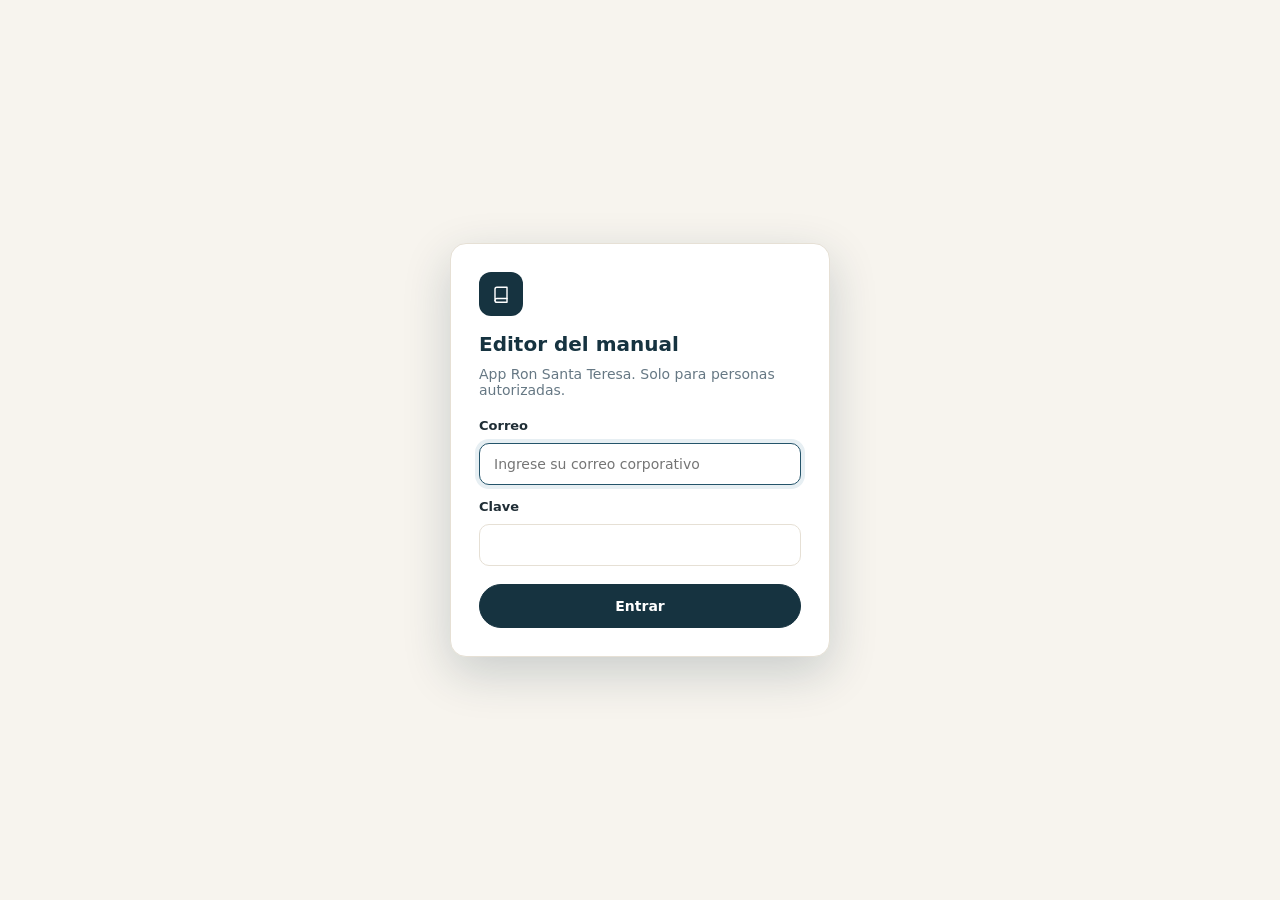
==== commit daee9073: "Editor web: inicio de sesión con correo corporativo y clave validados en el servidor Co-Authored-By:" ====
--- a/docs/editar/index.html
+++ b/docs/editar/index.html
@@ -3,7 +3,8 @@
 <head>
 <meta charset="utf-8">
 <title>Editor del manual</title>
-<!-- Copia web de herramientas/editor.html. Habla con /api/... (Cloudflare Pages Functions) en vez de con editor.py. -->
+<!-- Copia web de herramientas/editor.html. Habla con /api/... (Cloudflare Pages Functions) en vez de con editor.py.
+     Inicio de sesión: correo corporativo + clave de edición, validados en el servidor; se guardan solo en sessionStorage. -->
 <meta name="viewport" content="width=device-width, initial-scale=1">
 <style>
   @font-face { font-family:"Montserrat"; font-style:normal; font-weight:100 900; font-display:swap; src:url("/estilos/fuentes/montserrat-latin-wght-normal.woff2") format("woff2"); }
@@ -300,7 +301,15 @@
   .sesion { display:flex; align-items:center; gap:10px; margin-left:6px; font-size:12px; color:#667884; }
   .sesion .quien { display:flex; flex-direction:column; line-height:1.3; text-align:right; }
   .sesion .quien b { color:inherit; font-weight:600; max-width:220px; overflow:hidden; text-overflow:ellipsis; white-space:nowrap; }
-  .sesion a.btn { text-decoration:none; }
+  .entrada { position:fixed; inset:0; z-index:10000; display:grid; place-items:center; padding:16px; background:var(--crema); }
+  .entrada[hidden] { display:none; }
+  .entrada form { width:100%; max-width:380px; background:var(--papel); border:1px solid var(--linea); border-radius:16px; box-shadow:var(--sombra-alta); padding:28px; display:flex; flex-direction:column; gap:10px; }
+  .entrada .logo { width:44px; height:44px; border-radius:12px; background:var(--marino); color:#fff; display:grid; place-items:center; }
+  .entrada h1 { margin:6px 0 0; font-size:20px; color:var(--marino); }
+  .entrada p { margin:0 0 6px; color:var(--gris); font-size:14px; }
+  .entrada label { font-size:13px; font-weight:600; color:var(--texto); margin-top:4px; }
+  .entrada .error { color:var(--peligro); background:var(--peligro-suave); border-radius:8px; padding:8px 10px; font-size:13px; }
+  .entrada .btn.principal { height:44px; justify-content:center; margin-top:8px; }
   @media (max-width:1100px) { .sesion .publica { display:none; } }
 </style>
 </head>
@@ -316,7 +325,7 @@
   <button class="btn" id="guardar" title="También con Ctrl + S"><span data-i="check"></span><span id="guardarTexto">Guardar</span></button>
   <div class="sesion">
     <div class="quien"><span class="publica">Los cambios se ven en el manual en 1 o 2 minutos</span><b id="correo" title="Persona conectada"></b></div>
-    <a class="btn suave" href="/cdn-cgi/access/logout" title="Cerrar la sesión">Salir</a>
+    <button class="btn suave" id="salir" title="Cerrar la sesión">Salir</button>
   </div>
 </header>
 
@@ -446,16 +455,19 @@
   <div class="acciones"><button class="btn" id="cancelarNueva">Cancelar</button><button class="btn principal" id="okNueva">Crear página</button></div>
 </dialog>
 
-<dialog id="dlgClave">
-  <div class="dlg-icono"><span data-i="check"></span></div>
-  <h3>Clave de edición</h3>
-  <p>Ingresa la clave de edición</p>
-  <form id="formClave" method="dialog">
-    <input id="claveEditor" class="campo" type="password" autocomplete="current-password" aria-label="Clave de edición">
-    <p id="claveMala" style="color:#B3261E;margin:8px 0 0" hidden>Clave incorrecta. Inténtalo de nuevo.</p>
-    <div class="acciones"><button class="btn principal" id="okClave" type="submit">Entrar</button></div>
+<div class="entrada" id="entrada" hidden>
+  <form id="formEntrada" autocomplete="on">
+    <div class="logo"><span data-i="book"></span></div>
+    <h1>Editor del manual</h1>
+    <p>App Ron Santa Teresa. Solo para personas autorizadas.</p>
+    <p class="error" id="entradaError" hidden></p>
+    <label for="entradaCorreo">Correo</label>
+    <input id="entradaCorreo" class="campo" type="email" placeholder="Ingrese su correo corporativo" autocomplete="username" required>
+    <label for="entradaClave">Clave</label>
+    <input id="entradaClave" class="campo" type="password" autocomplete="current-password" required>
+    <button class="btn principal" id="okEntrada" type="submit">Entrar</button>
   </form>
-</dialog>
+</div>
 
 <script>
 "use strict";
@@ -913,8 +925,8 @@
 function ponerImagen(img, src, nueva) {
   const ruta = decodeURIComponent(new URL(src, "http://x/docs/" + actual).pathname.replace(/^\/docs\//, ""));
   if (nueva || !imagenes.has(ruta)) imagenes.set(ruta, (async () => {
-    if (!leerClave()) await pedirClave(false);
-    const r = await fetch("/api/archivo?ruta=" + encodeURIComponent(ruta) + "&t=" + Date.now(), { headers: { "X-Clave-Editor": leerClave() } });
+    if (!leerSesion()) await pedirEntrada();
+    const r = await fetch("/api/archivo?ruta=" + encodeURIComponent(ruta) + "&t=" + Date.now(), { headers: cabeceras() });
     if (!r.ok) { imagenes.delete(ruta); return ""; }
     return URL.createObjectURL(await r.blob());
   })());
@@ -951,39 +963,55 @@
 let original = "";   // contenido tal como está en el disco (para detectar si otra ventana lo cambió)
 const GRUPOS = { "": "Manual", "primeros-pasos": "Primeros pasos", "modulos": "Módulos" };
 
-/* La clave de edición se pide una vez por pestaña, se guarda solo en sessionStorage y viaja en cada
-   llamada en el encabezado X-Clave-Editor. El servidor la compara; si responde 401 se vuelve a pedir. */
-let pidiendoClave = null;
-function leerClave() { try { return sessionStorage.getItem("clave-editor") || ""; } catch (e) { return window.__clave || ""; } }
-function pedirClave(mala) {
-  if (!pidiendoClave) pidiendoClave = new Promise(listo => {
-    const d = $("#dlgClave"), c = $("#claveEditor");
-    $("#claveMala").hidden = !mala; c.value = "";
-    d.oncancel = e => e.preventDefault();
-    $("#formClave").onsubmit = e => {
-      e.preventDefault();
-      const v = c.value.trim(); if (!v) { c.focus(); return; }
-      try { sessionStorage.setItem("clave-editor", v); } catch (err) { window.__clave = v; }
-      d.close(); pidiendoClave = null; listo();
+/* Inicio de sesión: correo corporativo y clave de edición. Los valida el servidor (/api/sesion) y se
+   guardan solo en sessionStorage (se borran al cerrar la pestaña). Viajan en cada llamada en los
+   encabezados X-Correo-Editor y X-Clave-Editor. Si el servidor responde 401, se vuelve a la entrada. */
+let esperandoEntrada = null, ultimoCorreo = "";
+function leerSesion() { try { return JSON.parse(sessionStorage.getItem("sesion-editor") || "null"); } catch (e) { return window.__sesion || null; } }
+function guardarSesion(s) {
+  if (s) ultimoCorreo = s.correo;
+  try { s ? sessionStorage.setItem("sesion-editor", JSON.stringify(s)) : sessionStorage.removeItem("sesion-editor"); } catch (e) { window.__sesion = s; }
+}
+function cabeceras() { const s = leerSesion() || {}; return { "X-Correo-Editor": s.correo || "", "X-Clave-Editor": s.clave || "" }; }
+function pedirEntrada(aviso) {
+  if (!esperandoEntrada) esperandoEntrada = new Promise(listo => {
+    const caja = $("#entrada"), err = $("#entradaError"), btn = $("#okEntrada");
+    const error = m => { err.textContent = m; err.hidden = !m; };
+    error(aviso || "");
+    $("#entradaCorreo").value = ultimoCorreo; $("#entradaClave").value = "";
+    caja.hidden = false; (ultimoCorreo ? $("#entradaClave") : $("#entradaCorreo")).focus();
+    $("#formEntrada").onsubmit = async ev => {
+      ev.preventDefault();
+      const correo = $("#entradaCorreo").value.trim().toLowerCase(), clave = $("#entradaClave").value;
+      if (!/^[^\s@]+@nextepinnovation\.com$/i.test(correo)) { error("Usa tu correo corporativo"); $("#entradaCorreo").focus(); return; }
+      if (!clave) { $("#entradaClave").focus(); return; }
+      btn.disabled = true; btn.textContent = "Entrando…";
+      try {
+        const r = await fetch("/api/sesion", { headers: { "X-Correo-Editor": correo, "X-Clave-Editor": clave } });
+        const j = await r.json().catch(() => ({}));
+        if (!r.ok) { error(j.error || "No se pudo entrar."); $("#entradaClave").select(); return; }
+        guardarSesion({ correo, clave }); $("#correo").textContent = correo;
+        caja.hidden = true; esperandoEntrada = null; listo();
+      } catch (e) { error("No hay conexión. Revisa tu internet e inténtalo de nuevo."); }
+      finally { btn.disabled = false; btn.textContent = "Entrar"; }
     };
-    d.showModal(); c.focus();
   });
-  return pidiendoClave;
+  return esperandoEntrada;
 }
 async function api(url, datos, intento = 0) {
-  if (!leerClave()) await pedirClave(false);
+  if (!leerSesion()) await pedirEntrada();
   let r;
   try {
-    const headers = { "X-Clave-Editor": leerClave() };
+    const headers = cabeceras();
     if (datos) headers["Content-Type"] = "application/json";
     r = await fetch(url, datos ? { method: "POST", headers, body: JSON.stringify(datos) } : { headers });
   } catch (e) {
-    throw new Error("No hay conexión. Revisa tu internet. Si dejaste el editor abierto mucho tiempo, puede que la sesión haya vencido: abre el editor en otra pestaña, ingrese su correo corporativo y vuelve aquí para guardar. No cierres esta página: tus cambios siguen aquí.");
+    throw new Error("No hay conexión. Revisa tu internet e inténtalo de nuevo. No cierres esta página: tus cambios siguen aquí.");
   }
   let j = {}; try { j = await r.json(); } catch (e) { }
-  if (r.status === 401 && j.clave && intento < 5) {
-    try { sessionStorage.removeItem("clave-editor"); } catch (e) { window.__clave = ""; }
-    await pedirClave(true);
+  if (r.status === 401 && intento < 5) {      // sesión inválida: vuelve a la entrada y reintenta sin perder lo escrito
+    guardarSesion(null);
+    await pedirEntrada(j.error);
     return api(url, datos, intento + 1);
   }
   if (!r.ok) { const err = new Error(j.error || "Ocurrió un error."); err.conflicto = !!j.conflicto; throw err; }
@@ -1486,7 +1514,8 @@
   if (!localStorage.getItem("editor-bienvenida")) $("#bienvenida").hidden = false;
   if (localStorage.getItem("editor-vista") === "1") document.body.classList.add("con-vista"), $("#verVista").classList.add("activo");
 } catch (e) { $("#bienvenida").hidden = false; }
-api("/api/yo").then(j => { $("#correo").textContent = j.correo; }).catch(() => { });
+{ const s = leerSesion(); if (s) { ultimoCorreo = s.correo; $("#correo").textContent = s.correo; } }
+$("#salir").onclick = () => { guardarSesion(null); location.reload(); };   // al recargar se muestra la entrada
 cargarLista().then(() => abrir("index.md")).catch(e => mensaje("No se pudo abrir el editor", e.message));
 </script>
 </body>
